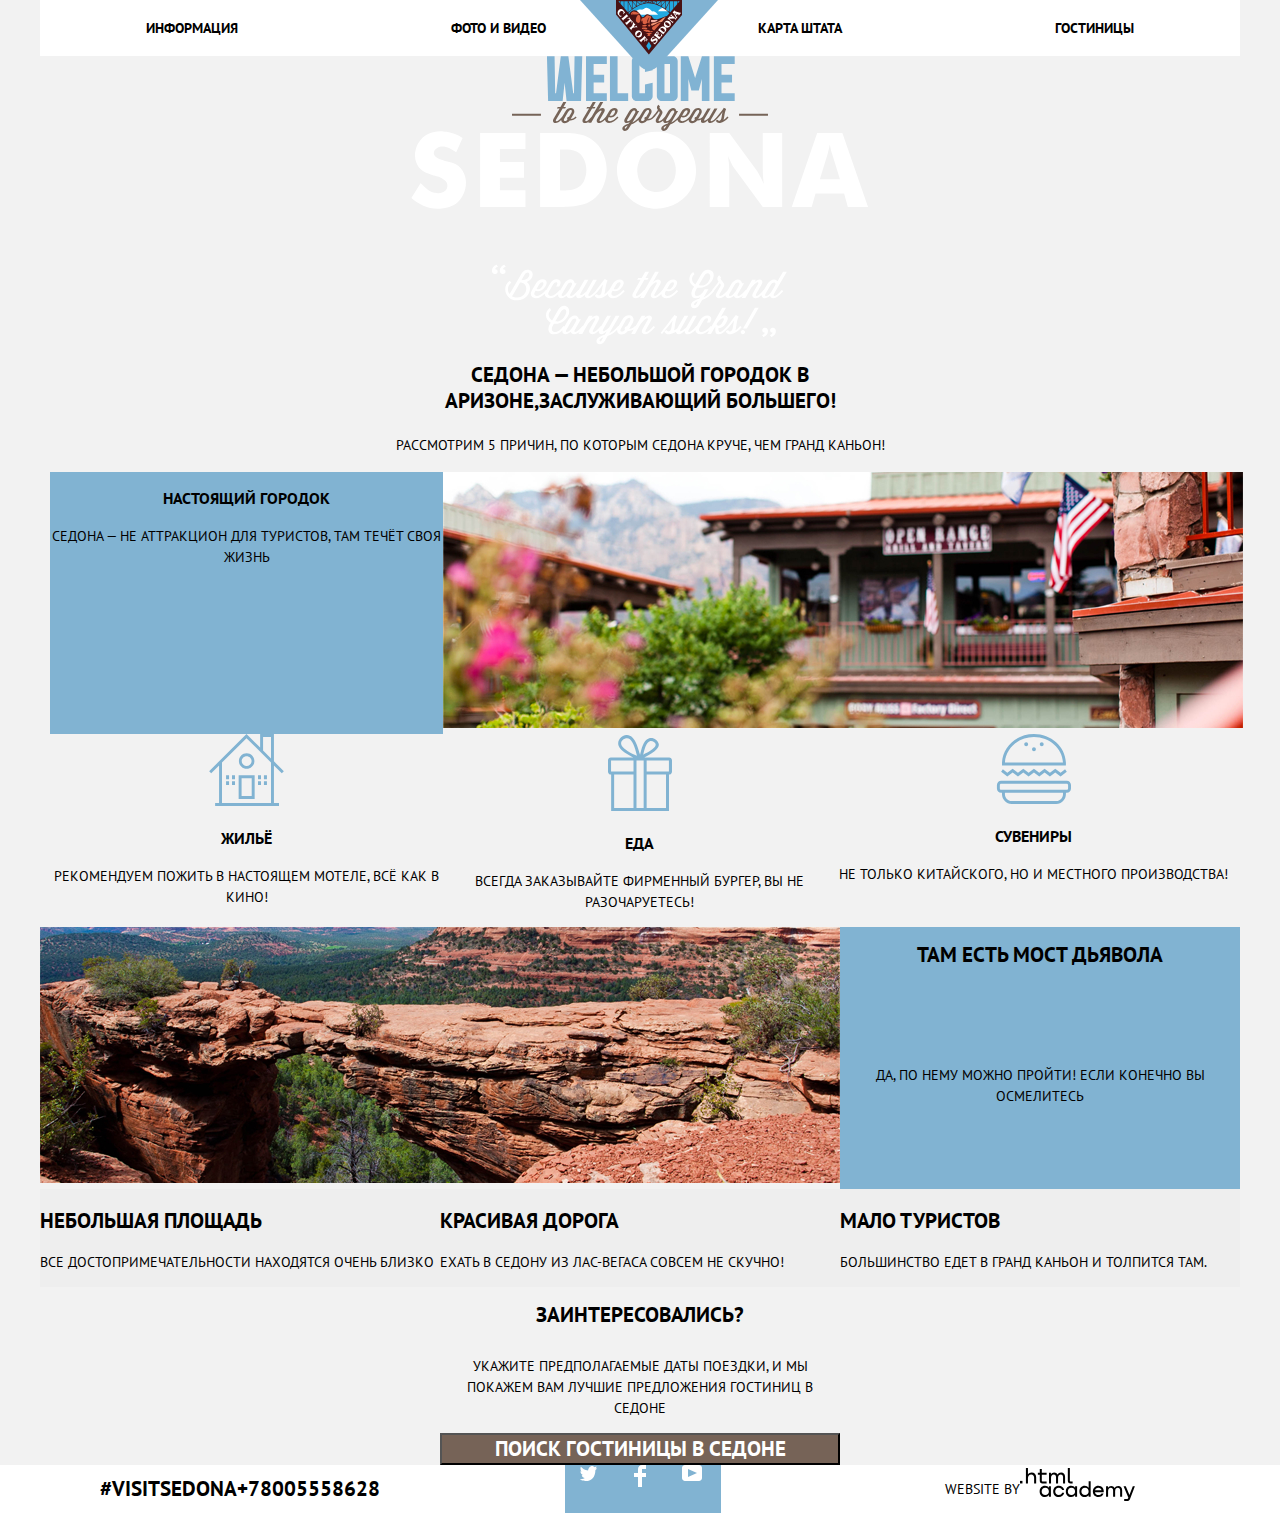
==== index.html @ 5ace0d12 "Флекс" ====
<!DOCTYPE html>
<html class="page" lang="ru">
  <head>
    <meta charset="utf-8" />
    <title>HTML Academy: Седона</title>
    <link rel="preconnect" href="https://fonts.gstatic.com" />
    <link
      href="https://fonts.googleapis.com/css2?family=PT+Sans:wght@400;700&display=swap"
      rel="stylesheet"
    />
    <link rel="icon" href="favicon.ico" />
    <link rel="manifest" href="manifest.webmanifest" />
    <link href="css/normalize.css" rel="stylesheet" />
    <link href="css/style.css" rel="stylesheet" />
  </head>
  <body class="page-body">

    <header class="main-header">
      <div class="container">
        <nav class="main-navigation">
          <a class="main-header-logo">
            <img src="img/logo.svg" width="138" height="70" alt="logo" />
          </a>
          <ul class="site-navigation">
            <li><a href="#">Информация</a></li>
            <li><a href="#">Фото и видео</a></li>
            <li><a href="#">Карта штата</a></li>
            <li><a href="catalog.html">Гостиницы</a></li>
          </ul>
        </nav>
      </div>
    </header>
    <main class="container">
      <div class="central">
      <img src="img/welcome.svg" alt="welcome" />
      <img src="img/tothegorgeous.svg" alt="tothegorgeous" />
      <img src="img/sedona.svg" alt="sedona" />
    </div>
      <section class="reason">
        <div class="reason-box">
        <h2 class="reason-title">Седона — небольшой городок в Аризоне,заслуживающий большего!</h2>
        <p class="reason-text">Рассмотрим 5 причин, по которым Седона круче, чем гранд каньон!</p>
      </div>
        <div class="reason-item">
          <div class="reason-info" >
            <h3 class="reason-subtitle">Настоящий городок</h3>
            <p class="reason-name">Седона — не аттракцион для туристов, там течёт своя жизнь</p>
          </div>
          <div class="reason-img">
            <img class="application-img"
              src="img/openrange.jpg"
              width="800"
              height="256"
              alt="Седона — не аттракцион для туристов, там течёт своя жизнь"
            />
          </div>
          <ul class="features-list">
            <li class="features-item">
              <svg
                width="75"
                height="72"
                viewBox="0 0 75 72"
                fill="none"
                xmlns="http://www.w3.org/2000/svg"
              >
                <path
                  fill-rule="evenodd"
                  clip-rule="evenodd"
                  d="M45.656 65.033H29.656V41.21H45.656V65.033ZM42.718 44.134H32.593V62.11H42.718V44.134Z"
                  fill="#81B3D2"
                />
                <path
                  fill-rule="evenodd"
                  clip-rule="evenodd"
                  d="M72.771 39.253L74.847 37.185L64.939 27.32V0H51.127V13.567L37.5 0L0.151993 37.185L2.22899 39.253L10.061 31.458V69.076H6.12399V72H69.999V69.076H64.94V31.458L72.771 39.253ZM62.002 69.076H12.999V28.534L37.5 4.149L62.002 28.534V69.076ZM54.064 16.492L62.002 24.394V2.924H54.064V16.492Z"
                  fill="#81B3D2"
                />
                <path
                  fill-rule="evenodd"
                  clip-rule="evenodd"
                  d="M37.656 34.7929C33.376 34.7929 29.906 31.3409 29.906 27.0799C29.906 22.8209 33.375 19.3669 37.656 19.3669C41.935 19.3669 45.406 22.8209 45.406 27.0799C45.406 31.3409 41.935 34.7929 37.656 34.7929ZM42.625 27.0799C42.625 24.3489 40.4 22.1349 37.656 22.1349C34.911 22.1349 32.686 24.3489 32.686 27.0799C32.686 29.8119 34.91 32.0279 37.656 32.0279C40.4 32.0279 42.625 29.8119 42.625 27.0799ZM17.061 41.2099H20.061V45.1289H17.061V41.2099ZM25.999 41.2099H22.999V45.1289H25.999V41.2099ZM17.061 47.1819H20.061V51.1009H17.061V47.1819ZM25.999 47.1819H22.999V51.1009H25.999V47.1819ZM48.998 41.2099H51.998V45.1289H48.998V41.2099ZM57.936 41.2099H54.936V45.1289H57.936V41.2099ZM48.998 47.1819H51.998V51.1009H48.998V47.1819ZM57.936 47.1819H54.936V51.1009H57.936V47.1819Z"
                  fill="#81B3D2"
                />
              </svg>
              <h3 class="features-title">Жильё</h3>
              <p class="features-text">Рекомендуем пожить в настоящем мотеле, всё как в кино!</p>
            </li>
            <li class="features-item">
              <svg
                width="64"
                height="77"
                viewBox="0 0 64 77"
                fill="none"
                xmlns="http://www.w3.org/2000/svg"
              >
                <path
                  fill-rule="evenodd"
                  clip-rule="evenodd"
                  d="M61.097 23.501H36.312C50.125 16.602 51.229 12.25 50.72 9.816C49.558 5.853 45.028 2.793 40.718 4.409C35.149 6.498 33.581 14.797 32.074 20.796C30.15 14.726 28.29 6.982 23.938 3.059C22.677 1.921 20.843 0.794999 18.175 1.031C14.149 1.387 8.373 6.413 10.717 12.012C12.968 17.39 20.404 20.789 25.295 23.501H2.879C1.29355 23.5026 0.00715075 24.7846 0 26.37V37.692C0.00715075 39.2774 1.29355 40.5594 2.879 40.561H3.153V77H60.994V40.561H61.097C62.6828 40.5599 63.9698 39.2778 63.977 37.692V26.37C63.9698 24.7842 62.6828 23.5021 61.097 23.501ZM42.413 6.944C44.516 6.634 47.395 8.243 47.668 10.153C48.061 12.909 44.268 15.408 42.582 16.574C40.059 18.318 37.654 19.217 35.295 20.629C36.179 16.939 37.844 7.618 42.413 6.944ZM19.531 16.912C17.306 15.427 12.987 12.481 13.091 9.141C13.203 5.546 18.834 2.571 21.905 5.255C25.761 8.626 27.618 16.36 29.024 21.812C25.775 20.273 22.696 19.024 19.531 16.912ZM25.503 74.026H6.136V40.561H25.504V74.026H25.503ZM25.503 37.524H3.046V26.538H25.503V37.524ZM35.66 37.524V74.027H28.486V26.538H35.66V37.524ZM58.011 74.026H38.644V40.561H58.011V74.026ZM60.931 37.524H38.644V26.538H60.931V37.524Z"
                  fill="#81B3D2"
                />
              </svg>
              <h3 class="features-title">Еда</h3>
              <p class="features-text">Всегда заказывайте фирменный бургер, вы не разочаруетесь!</p>
            </li>
            <li class="features-item">
              <svg
                width="75"
                height="70"
                viewBox="0 0 75 70"
                fill="none"
                xmlns="http://www.w3.org/2000/svg"
              >
                <path
                  fill-rule="evenodd"
                  clip-rule="evenodd"
                  d="M8.97802 31.544H69.855C69.896 30.925 69.924 30.303 69.924 29.674C69.924 29.2812 69.9081 28.8934 69.8922 28.5046V28.5045L69.892 28.501C69.227 12.657 55.186 0 37.952 0C20.719 0 6.67702 12.657 6.01302 28.501C5.99602 28.891 5.98102 29.281 5.98102 29.674C5.98102 30.303 6.00902 30.925 6.05102 31.544H8.97802ZM21.957 42.465L16.634 38.406L11.308 42.465L5.12002 37.751L6.84102 35.294L11.308 38.695L16.635 34.638L21.958 38.695L27.283 34.638L32.611 38.695L37.939 34.638L43.267 38.695L48.596 34.638L53.923 38.695L59.253 34.639L64.589 38.696L69.063 35.293L70.783 37.752L64.589 42.464L59.253 38.405L53.923 42.465L48.596 38.406L43.267 42.465L37.939 38.406L32.611 42.465L27.283 38.406L21.957 42.465ZM5.05102 46.71H70.854C73.128 46.71 74.988 48.65 74.988 51.023V54.527C74.988 56.899 73.127 58.84 70.853 58.84H69.923V59.893C69.923 65.429 65.581 69.958 60.275 69.958H15.629C10.322 69.958 5.98102 65.429 5.98102 59.893V58.84H5.05102C2.77702 58.84 0.916016 56.899 0.916016 54.527V51.023C0.916016 48.65 2.77702 46.71 5.05102 46.71ZM60.276 66.915C63.987 66.915 67.006 63.765 67.006 59.894H67.005V58.841H8.89802V59.894C8.89802 63.765 11.918 66.915 15.629 66.915H60.276ZM72.071 54.527C72.071 55.215 71.513 55.798 70.853 55.798H5.05102C4.39102 55.798 3.83402 55.216 3.83402 54.527V51.023C3.83402 50.335 4.39202 49.752 5.05102 49.752H70.853C71.513 49.752 72.071 50.334 72.071 51.023V54.527ZM66.973 28.501C66.302 14.359 53.543 3.043 37.952 3.043C22.361 3.043 9.60402 14.359 8.93102 28.501H66.973Z"
                  fill="#81B3D2"
                />
                <path
                  d="M37.952 17.29C39.0262 17.29 39.897 16.3811 39.897 15.26C39.897 14.1388 39.0262 13.23 37.952 13.23C36.8778 13.23 36.007 14.1388 36.007 15.26C36.007 16.3811 36.8778 17.29 37.952 17.29Z"
                  fill="#81B3D2"
                />
                <path
                  d="M30.172 12.26C31.2468 12.26 32.118 11.3511 32.118 10.23C32.118 9.10881 31.2468 8.19995 30.172 8.19995C29.0973 8.19995 28.226 9.10881 28.226 10.23C28.226 11.3511 29.0973 12.26 30.172 12.26Z"
                  fill="#81B3D2"
                />
                <path
                  d="M45.732 12.26C46.8068 12.26 47.678 11.3511 47.678 10.23C47.678 9.10881 46.8068 8.19995 45.732 8.19995C44.6573 8.19995 43.786 9.10881 43.786 10.23C43.786 11.3511 44.6573 12.26 45.732 12.26Z"
                  fill="#81B3D2"
                />
              </svg>

              <h3 class="features-title">Сувениры</h3>
              <p class="features-text">Не только китайского, но и местного производства!</p>
            </li>
          </ul>
        </div>
        <section class="story">
          <div class="story-main">
          <div class="story-img">
          <img
          class="story"
          src="img/devil.jpg"
          width="800"
          height="256"
          alt="Там есть Мост дьявола"
        />
        </div>
          <div class="story-name">
                <h2 class="story-title">Там есть Мост дьявола</h2>
                <p class="story-info">Да, по нему можно пройти! Если конечно вы осмелитесь</p>
          </div>
          <div class="story-features">
          <ul class="story-list">
            <li class="story-item">
              <h3 class="story-subtitle">небольшая площадь</h3>
              <p class="story-text">все достопримечательности находятся очень близко</p>
            </li>
            <li class="story-item">
              <h3 class="story-subtitle">красивая дорога</h3>
              <p class="story-text">ехать в седону из лас-вегаса совсем не скучно!</p>
            </li>
            <li class="story-item">
              <h3 class="story-subtitle">мало туристов</h3>
              <p class="story-text">большинство едет в гранд каньон и толпится там.</p>
            </li>
          </ul>
        </div>
<section class="offer">
            <h2 class="offer-title">Заинтересовались?</h2>
            <p class="offer-info">
              Укажите предполагаемые даты поездки, и мы покажем вам лучшие
              предложения гостиниц в седоне
            </p>
            <button class="button" type="button">Поиск гостиницы в седоне</button>
            <!--Здесь будет карта!-->
</section>
        </main>
    <footer class="footer">
      <div class="container">
        <div class="footer-row">
          <p class="hashtag">
            #visitSEDONA
            <a class="phone" href="tel:+78005558628">+78005558628</a>
          </p>
          <div class="socials-box">
          <ul class="socials">
            <li class="social-item">
              <a  href="#"
                ><svg
                  width="17"
                  height="17"
                  viewBox="0 0 17 17"
                  fill="none"
                  xmlns="http://www.w3.org/2000/svg"
                >
                  <path
                    d="M10.95 1.14409C12.635 0.648089 13.934 1.41409 14.527 2.32309C15.2 2.09209 15.858 1.84209 16.538 1.61509C16.5249 2.30145 16.2117 2.94761 15.681 3.38309C16.366 3.55309 16.985 2.89209 16.985 2.89209C16.816 3.89209 15.979 4.68009 15.422 4.91609C15.191 11.6661 12.247 16.1331 5.34498 15.9981H4.89898C4.48898 15.9981 0.734977 15.5381 0.000976562 14.1111C2.27198 14.3071 3.89398 13.6891 4.69398 12.9341C3.73398 12.6341 2.01498 12.4571 1.71498 9.98409C2.06398 10.0901 2.27898 10.2121 2.90498 10.1031C1.70498 9.24709 0.373977 8.53009 0.447977 6.33009C0.732977 6.65809 1.51498 6.86609 1.78798 6.80209C1.08498 6.56109 -0.182023 3.44209 0.893977 1.85009C2.71198 3.70409 4.62898 5.45609 8.04598 5.62309C8.25398 3.33009 9.18298 1.79309 10.95 1.14409Z"
                    fill="white"
                  />
                </svg>
              </a>
            </li>
            <li class="social-item">
              <a href="#">
                <svg
                  width="12"
                  height="22"
                  viewBox="0 0 12 22"
                  fill="none"
                  xmlns="http://www.w3.org/2000/svg"
                >
                  <path
                    d="M12 4V0H8C5.79086 0 4 1.79086 4 4V8H0V12H4V22H8V12H12V8H8V4H12Z"
                    fill="white"
                  />
                </svg>
              </a>
            </li>
            <li class="social-item">
              <a href="#">
                <svg
                  width="20"
                  height="16"
                  viewBox="0 0 20 16"
                  fill="none"
                  xmlns="http://www.w3.org/2000/svg"
                >
                  <path
                    fill-rule="evenodd"
                    clip-rule="evenodd"
                    d="M3 0H17C18.65 0 20 1.35 20 3V13C20 14.65 18.65 16 17 16H3C1.35 16 0 14.65 0 13V3C0 1.35 1.35 0 3 0ZM6.027 4.002V11.998L15.014 8L6.027 4.002Z"
                    fill="white"
                  />
                </svg>
              </a>
            </li>
          </ul>
        </div>
          <p class="copyright">
            Website by
            <a href="https://htmlacademy.ru">
              <svg
                width="115"
                height="34"
                viewBox="0 0 115 34"
                fill="none"
                xmlns="http://www.w3.org/2000/svg"
              >
                <g clip-path="url(#clip0)">
                  <path d="M0 12.8806V15.4567H2.45789V12.8806H0Z" fill="black" />
                  <path
                    d="M11.6466 4.52965C10.0863 4.52965 8.82534 5.23807 8.03454 6.26851H7.94905V0H5.91864V15.4566H7.94905V10.1541C7.94905 8.02886 9.27418 6.50466 11.2191 6.50466C13.0572 6.50466 14.1258 7.87858 14.1258 9.72478V15.4566H16.1563V9.35984C16.1563 6.41878 14.3396 4.52965 11.6466 4.52965Z"
                    fill="black"
                  />
                  <path
                    d="M26.6171 4.8303H21.8082V1.07349H19.7778V4.8303H17.8542V6.80531H19.7778V12.7947C19.7778 14.5121 20.7396 15.4567 22.4708 15.4567H26.6171V13.4602H22.8769C22.193 13.4602 21.8082 13.0738 21.8082 12.4083V6.80531H26.6171V4.8303Z"
                    fill="black"
                  />
                  <path
                    d="M41.1215 4.55103C39.497 4.55103 38.2576 5.34532 37.5736 6.61191H37.5095C36.8897 5.3668 35.7356 4.55103 34.154 4.55103C32.7434 4.55103 31.6746 5.30238 31.0336 6.35431H30.948V4.83011H29.0031V15.4565H31.0336V10.0038C31.0336 8.00729 32.0806 6.54752 33.6624 6.50458C35.1584 6.46164 36.0347 7.53502 36.0347 9.14507V15.4565H38.0652V9.83203C38.0652 7.44915 39.4758 6.50458 40.6941 6.50458C42.1688 6.50458 43.0452 7.53502 43.0452 9.14507V15.4565H45.0754V8.9304C45.0754 6.35431 43.6221 4.55103 41.1215 4.55103Z"
                    fill="black"
                  />
                  <path
                    d="M47.8271 12.7088C47.8271 14.4476 48.8103 15.4566 50.6269 15.4566H52.6359V13.4816H50.9261C50.2422 13.4816 49.8574 13.0952 49.8574 12.4297V0H47.8271V12.7088Z"
                    fill="black"
                  />
                  <path
                    d="M28.9048 19.7063H28.8192C28.027 18.6392 26.7425 17.8923 25.0295 17.8709C21.882 17.8282 19.6338 20.1544 19.6338 23.441C19.6338 26.749 21.9248 29.0752 25.008 29.0326C26.7637 29.0111 28.027 28.2215 28.8192 27.0903H28.9048V28.7336H30.9177V18.1697H28.9048V19.7063ZM25.3077 27.0691C23.081 27.0691 21.6679 25.4471 21.6679 23.441C21.6679 21.435 23.081 19.813 25.3077 19.813C27.4703 19.813 28.8836 21.435 28.8836 23.441C28.8836 25.4259 27.4703 27.0691 25.3077 27.0691Z"
                    fill="black"
                  />
                  <path
                    d="M44.2095 22.0111C43.717 19.6208 41.5973 17.8708 38.8139 17.8708C35.4524 17.8708 33.2042 20.3251 33.2042 23.4409C33.2042 26.5567 35.4524 29.0325 38.8139 29.0325C41.5973 29.0325 43.717 27.2397 44.2095 24.8281H42.0898C41.6617 26.1727 40.3984 27.0903 38.8354 27.0903C36.6513 27.0903 35.2381 25.447 35.2381 23.4409C35.2381 21.4349 36.6513 19.8129 38.8354 19.8129C40.4625 19.8129 41.6617 20.7733 42.0898 22.0111H44.2095Z"
                    fill="black"
                  />
                  <path
                    d="M55.0836 19.7063H54.998C54.2058 18.6392 52.921 17.8923 51.2081 17.8709C48.0607 17.8282 45.8125 20.1544 45.8125 23.441C45.8125 26.749 48.1036 29.0752 51.1866 29.0326C52.9425 29.0111 54.2058 28.2215 54.998 27.0903H55.0836V28.7336H57.0962V18.1697H55.0836V19.7063ZM51.4866 27.0691C49.2596 27.0691 47.8466 25.4471 47.8466 23.441C47.8466 21.435 49.2596 19.813 51.4866 19.813C53.6491 19.813 55.0622 21.435 55.0622 23.441C55.0622 25.4259 53.6491 27.0691 51.4866 27.0691Z"
                    fill="black"
                  />
                  <path
                    d="M68.6538 19.813H68.5682C67.776 18.6819 66.4483 17.8923 64.7568 17.871C61.6738 17.8283 59.3827 20.1545 59.3827 23.4624C59.3827 26.749 61.6309 29.0753 64.7783 29.0326C66.4483 29.0111 67.776 28.2642 68.5468 27.1972H68.6538V28.7336H70.6665V13.3679H68.6538V19.813ZM65.0568 27.0904C62.8298 27.0904 61.4168 25.4685 61.4168 23.4624C61.4168 21.4563 62.8298 19.8343 65.0568 19.8343C67.2193 19.8343 68.6324 21.4776 68.6324 23.4624C68.6324 25.4685 67.2193 27.0904 65.0568 27.0904Z"
                    fill="black"
                  />
                  <path
                    d="M78.3297 17.8708C75.0752 17.8708 72.8483 20.3678 72.8483 23.4623C72.8483 26.4714 74.9467 29.0325 78.3724 29.0325C80.8561 29.0325 82.8475 27.6879 83.5541 25.447H81.4342C80.9634 26.4502 79.8286 27.0903 78.4582 27.0903C76.5312 27.0903 75.1608 25.8098 75.0108 24.1666H83.7682C84.0464 20.6452 81.8412 17.8708 78.3297 17.8708ZM78.2868 19.8129C79.9783 19.8129 81.2416 20.8586 81.5627 22.3739H75.0538C75.3534 20.88 76.6168 19.8129 78.2868 19.8129Z"
                    fill="black"
                  />
                  <path
                    d="M98.1985 17.8921C96.5713 17.8921 95.3295 18.6817 94.6443 19.9409H94.5799C93.9591 18.703 92.8029 17.8921 91.2184 17.8921C89.8054 17.8921 88.7347 18.639 88.0924 19.6848H88.0068V18.1695H86.0583V28.7334H88.0924V23.3128C88.0924 21.328 89.1417 19.8768 90.7261 19.8341C92.2247 19.7915 93.1028 20.8585 93.1028 22.4591V28.7334H95.1368V23.1421C95.1368 20.7732 96.5499 19.8341 97.7703 19.8341C99.2477 19.8341 100.125 20.8585 100.125 22.4591V28.7334H102.16V22.2457C102.16 19.6848 100.704 17.8921 98.1985 17.8921Z"
                    fill="black"
                  />
                  <path
                    d="M109.441 27.0477L105.801 18.1697H103.553L108.392 29.7368L108.371 29.7794C108.028 30.6544 107.643 30.9745 106.701 30.9745H104.196V33.0019H106.701C108.542 33.0019 109.527 32.1696 110.212 30.3769L114.88 18.1697H112.803L109.441 27.0477Z"
                    fill="black"
                  />
                </g>
                <defs>
                  <clipPath id="clip0">
                    <rect width="115" height="33.0294" fill="white" />
                  </clipPath>
                </defs></svg></a>
          </p>
        </div>

      </div>

    </footer>
    <section hidden>
      <h2>Поиск гостиницы в Седоне</h2>
      <form action="https://echo.htmlacademy.ru/" method="post">
        <p>
          <label for="appointment-arrival-date">Дата заезда:</label>
          <input
            id="appointment-arrival-date"
            type="text"
            name="arrival-date"
            placeholder="24 апреля 2017"
          />
        </p>
        <p>
          <label for="appointment-departure-date">Дата выезда:</label>
          <input
            id="appointment-departure-date"
            type="text"
            name="departure-date"
            placeholder="04 июля 2017"
          />
        </p>
        <p>
          <label for="appointment-adult">взрослые</label>
          <button type="button">-</button>
          <input
            id="appointment-adult"
            type="text"
            name="adult"
            placeholder="2"
          />
          <button type="button">+</button>
        </p>
        <p>
          <label for="appointment-children">дети</label>
          <button type="button">-</button>
          <input
            id="appointment-children"
            type="text"
            name="children"
            placeholder="0"
          />

          <button type="button">+</button>
        </p>
        <button type="submit">Найти</button>
      </form>
    </section>
  </body>
</html>
---- css/style.css ----
/*variables*/

:root {
  --basic-black: #000000;
  --basic-extra-black: #333333;
  --basic-white: #ffffff;
  --basic-blue: #81b3d2;
  --basic-extra-white: #f2f2f2;
  --basic-brown-light: #766357;
  --basic-neutral: #eeeeee;
  --basic-extra-brown: #604e43;
  --basic-brown: #503e33;
  --basic-extra-grey:#666666;
  --basic-light-blue:#669EC0;
  --basic-extra-blue:#5496BD;

}

*,
*::before,
*::after{
  box-sizing: border-box;
}


body {
  min-width: 960px;
  margin: 0;
  padding: 0;
  font-family: "PT Sans", sans-serif;
  font-size: 14px;
  line-height: 21px;
  font-weight: 400;
  color: var(--basic-black);
  text-transform: uppercase;
  background-color: var(--basic-extra-white);
  list-style: none;
  min-height: 100%;
  display: grid;
  grid-template-rows: min-content 1fr min-content;
  align-content: start;
}
.container {
  width: 1230px;
  margin: 0 auto;
  padding: 0 15px;
}
.page{
  height: 100%;
}
a {
  text-decoration: none;
}
.main-header-logo {
  display: flex;
  position: absolute;
  left: 45%;
  transform: translateX (-50%);
}
.main-navigation a {
  font-size: 14px;
  line-height: 26px;
  color: var(--basic-black);
  font-weight: 700;
 
}
.main-navigation {
  display: flex;
  justify-content: space-around;
  color: var(--basic-black);
  position: relative;
  
}
.site-navigation {
  display: flex;
  justify-content: space-around;
  list-style: none;
  background-color: var(--basic-white);
  width: 100%;
  margin: 0;
  padding: 15px 0;
}
.site-navigation a.is-active {
  color: var(--basic-brown-light);
}
.site-navigation a:hover {
color: var(--basic-blue);
}
.site-navigation a:focus {
color:var(--basic-black);
}
.site-navigation a:active {
color: var(--basic-brown-light);
}
.reason-item{
  display: grid;
  grid-template-columns: repeat(3, 1fr);
}
.features-list {
  display: grid;
  grid-template-columns: repeat(3, 1fr);
  list-style-type: none;
  margin: 0;
  padding: 0;
}
.reason-img {
  grid-column: 2/ -1;
  }
.features-list {
    grid-column: 1 / -1 ;
  }
.reason-info {
  text-align: center;
  background-color: #81b3d2;
  }
.reason-title {
  font-size: 21px;
  line-height: 26px;
  font-weight: 700;
  text-align: center;
}
.reason-text {
  font-size: 14px;
  line-height: 26px;
  text-align: center;
}
.reason-item {
  text-align: center;
  margin: 0 10px;
}
.story-list {
  display: grid;
  grid-template-columns: repeat(3, 1fr);
  list-style-type: none;
  margin: 0;
  padding: 0;
}
.story-main {
  display: grid;
  grid-template-columns: repeat(3, 1fr);
}
.story-img {
  grid-column: 1/ 3;
}
.story-features {
  display: grid;
  grid-column: 1 / -1 ;
  background-color: #eeeeee;
}
.story-name {
  display: grid;
  text-align: center;
  background-color: #81b3d2;
}
.story-subtitle {
  font-size: 21px;
  line-height: 21px;
  font-weight: 700;

}

.story-text {
  font-size: 14px;
  line-height: 21px;
}
.offer {
  display: grid;
  grid-column: 2/ 3;
  text-align: center;
}

.button {
  font-size: 21px;
  line-height: 26px;
  font-weight: 700;
  text-align: center;
  color: var(--basic-white);
  text-transform: uppercase;
  background-color: var(--basic-brown-light);
}
.button:hover {
  background-color: var(--basic-extra-brown);
}
.button:focus .button:active {
  background-color: var(--basic-brown);
}

.hashtag {
  display: flex;
  justify-content: center;
  align-items: center;
  margin: 0;
  font-size: 21px;
  line-height: 26px;
  font-weight: 700;
}
.phone {
  margin: 0;
  color: inherit;
  font-size: 21px;
  line-height: 26px;
  font-weight: 700;
}
.socials-box {
  display: flex;
  max-width: 150px;
  justify-self: center;
  
}
.socials {
  display: flex;
  justify-content: space-around;
  justify-self: center;
  padding: 0;
  list-style: none;
  background-color: var(--basic-blue);
  margin-top: 0;
  margin-bottom: 0;
}
.social-item {
  margin-right: 6px;
}
.social-item a {
  display: flex;
  justify-content: center;
  background-color: var(--basic-blue);
  width:46px;
  height:48px;
}
.socials-item:active {
  color: var(--basic-blue);
}
.socials-item:hover {
color: var(--basic-light-blue);
}
.socials-item:focus {
color:var(--basic-extra-blue);
}
.copyright {
  display: flex;
  justify-content: center;
  align-items: center;
  margin: 0;
  font-size: 14px;
  line-height: 26px;
}
.footer {
background-color: var(--basic-white);
}
.footer-row {
  display: grid;
  grid-template-columns: repeat(3, 1fr);
}
.life {
  font-size: 16px;
  line-height: 21px;
  font-weight: 700;
}
.life-item {
  list-style: none;
  font-size: 14px;
  line-height: 21px;
}
.infrastructure{
  font-size: 16px;
  line-height: 21px;
  font-weight: 700;
}
.pool{
  font-size: 14px;
  line-height: 21px;
}
.filter {
  font-size: 16px;
  line-height: 21px;
  font-weight: 700;
}
.button-filter {
  font-size: 14px;
  line-height: 21px;
  text-align: center;
  background-color: no-repeat;
}
.button-filter:hover{
  background-color: var(--basic-white);
}
.filter-list {
  list-style: none;
}
}
.filter h2 {
  font-size: 21px;
  line-height: 26px;
  font-weight: 700;
}
.filter p {
  font-size: 12px;
  line-height: 18px;
}
.filter a {
  font-size: 12px;
  line-height: 18px;
  font-weight: 400;
  color: #81b3d2;
}
.product-list {
  list-style: none;
}
.product h3 {
  font-size: 21px;
  line-height: 26px;
  font-weight: 700;
}
.product p {
  font-size: 14px;
  line-height: 21px;
}
.rating {
  font-size: 14px;
  line-height: 21px;
  font-weight: 400;
  text-align: center;
  background-color: #f2f2f2;
  color: #666666;
}
.button {
  font-weight: 700;
  color: #ffffff;
}
.button-primary {
  background-color: #81b3d2;
}
.button-secondary {
  background-color: #766357;
}
.button-primary:hover{
  background-color: var(--basic-light-blue);
}
.button-primary:focus .button-primary:active{
  background-color: var(--basic-extra-blue);
}
.button-secondary:hover{
  background-color: var(--basic-extra-brown);
}
.button-secondary:focus .button-secondary:active{
  background-color: var(--basic-brown);
}
.choice {
  display: grid;
  grid-template-columns: 326px 326px auto;
}

.information {
  display: grid;
  grid-template-columns: repeat(2, 1fr);
  border: 0;
  margin: 0;
}
.information-list {
  grid-column: 1/ -4;
  list-style: none;
  padding-left: 10px;
}
.advantages {
  font-size: 16px;
  line-height: 21px;
  font-weight: 700;
}
.place {
  font-size: 16px;
  line-height: 21px;
  font-weight: 700;
}

.filter-item {
  display: grid;
  grid-template-columns: 170px 150px 100px 100px 100px;
  list-style-type: none;
}
.filter-sorting {
  margin-bottom: 0 30px;
  grid-column: 2 / -1 ;
}
.filter-price {
  grid-column: 3 / 4 ;
}
.product-item {
  display: grid;
  grid-template-columns: 135px 1fr 135px;
}
.product-list {
  list-style: none;
  padding-left: 73px;
}
.sorting-item {
  list-style: none;
}
.product {
  margin: auto;
  grid-column: 1/ -4;
}
.description {
padding-left: 30px;
}
.product-rating {
}
.product h3 {
  margin-top: -7px;
  margin-bottom: 7px;
}
.product p {
  margin-top: 0px;
  margin-bottom: 0px;
  display: inline-block;
}
.central {
  display: flex;
  flex-direction: column;
  align-items: center;
}
.reason-box {
  margin: auto;
  max-width: 519px;
}
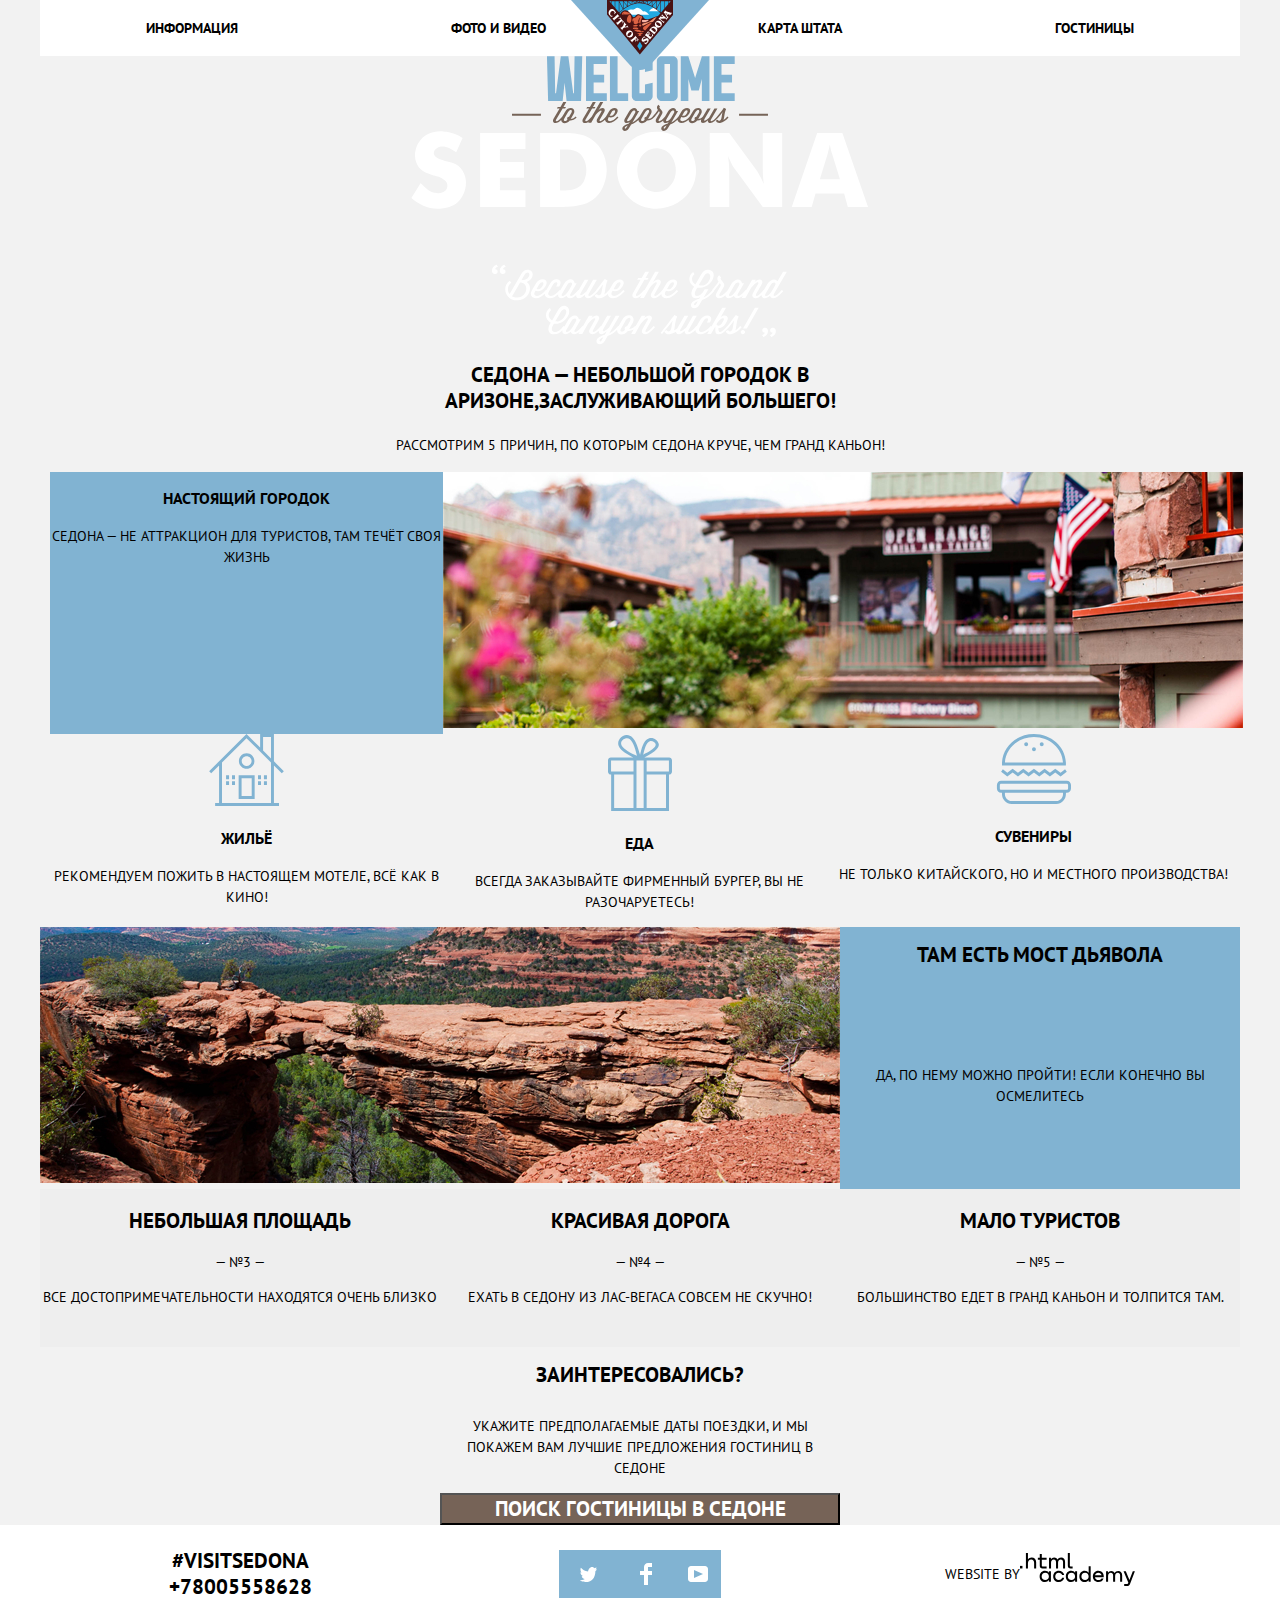
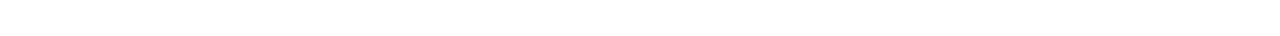
==== commit 6f7e2705: "Флекс" ====
--- a/index.html
+++ b/index.html
@@ -155,14 +155,17 @@
           <ul class="story-list">
             <li class="story-item">
               <h3 class="story-subtitle">небольшая площадь</h3>
+              <p>— №3 —</p>
               <p class="story-text">все достопримечательности находятся очень близко</p>
             </li>
             <li class="story-item">
               <h3 class="story-subtitle">красивая дорога</h3>
+              <p>— №4 —</p>
               <p class="story-text">ехать в седону из лас-вегаса совсем не скучно!</p>
             </li>
             <li class="story-item">
               <h3 class="story-subtitle">мало туристов</h3>
+              <p>— №5 —</p>
               <p class="story-text">большинство едет в гранд каньон и толпится там.</p>
             </li>
           </ul>
@@ -184,10 +187,9 @@
             #visitSEDONA
             <a class="phone" href="tel:+78005558628">+78005558628</a>
           </p>
-          <div class="socials-box">
           <ul class="socials">
             <li class="social-item">
-              <a  href="#"
+              <a href="#"
                 ><svg
                   width="17"
                   height="17"
@@ -237,7 +239,6 @@
               </a>
             </li>
           </ul>
-        </div>
           <p class="copyright">
             Website by
             <a href="https://htmlacademy.ru">
--- a/css/style.css
+++ b/css/style.css
@@ -13,7 +13,7 @@
   --basic-extra-grey:#666666;
   --basic-light-blue:#669EC0;
   --basic-extra-blue:#5496BD;
-
+  --basic-grey:#BDBBBC;
 }
 
 *,
@@ -54,8 +54,8 @@
 .main-header-logo {
   display: flex;
   position: absolute;
-  left: 45%;
-  transform: translateX (-50%);
+  left: 50%;
+  transform: translateX(-50%);
 }
 .main-navigation a {
   font-size: 14px;
@@ -84,13 +84,13 @@
   color: var(--basic-brown-light);
 }
 .site-navigation a:hover {
-color: var(--basic-blue);
+  color: var(--basic-blue);
 }
 .site-navigation a:focus {
-color:var(--basic-black);
+  color:var(--basic-black);
 }
 .site-navigation a:active {
-color: var(--basic-brown-light);
+  color: var(--basic-brown-light);
 }
 .reason-item{
   display: grid;
@@ -152,16 +152,21 @@
   text-align: center;
   background-color: #81b3d2;
 }
+.story-item {
+  text-align: center;
+  margin-top: 0;
+  margin-bottom: 25px;
+}
 .story-subtitle {
   font-size: 21px;
   line-height: 21px;
   font-weight: 700;
-
 }
 
 .story-text {
   font-size: 14px;
   line-height: 21px;
+
 }
 .offer {
   display: grid;
@@ -187,6 +192,7 @@
 
 .hashtag {
   display: flex;
+  flex-direction: column;
   justify-content: center;
   align-items: center;
   margin: 0;
@@ -200,12 +206,6 @@
   font-size: 21px;
   line-height: 26px;
   font-weight: 700;
-}
-.socials-box {
-  display: flex;
-  max-width: 150px;
-  justify-self: center;
-  
 }
 .socials {
   display: flex;
@@ -217,24 +217,26 @@
   margin-top: 0;
   margin-bottom: 0;
 }
-.social-item {
+.social-item:not(:last-child) {
+  margin-left: 6px;
   margin-right: 6px;
 }
 .social-item a {
   display: flex;
   justify-content: center;
+  align-items: center;
   background-color: var(--basic-blue);
   width:46px;
   height:48px;
 }
-.socials-item:active {
-  color: var(--basic-blue);
-}
-.socials-item:hover {
-color: var(--basic-light-blue);
-}
-.socials-item:focus {
-color:var(--basic-extra-blue);
+.social-item:active {
+  background-color: var(--basic-blue);
+}
+.social-item:hover {
+  background-color: var(--basic-light-blue);
+}
+.social-item:focus {
+  background-color:var(--basic-extra-blue);
 }
 .copyright {
   display: flex;
@@ -244,12 +246,24 @@
   font-size: 14px;
   line-height: 26px;
 }
+.copyright a:active {
+  color: var(--basic-blue);
+}
+.copyright a:hover {
+  color: var(--basic-blue);
+}
+.copyright a:focus {
+  color:var(--basic-grey);
+}
 .footer {
 background-color: var(--basic-white);
 }
 .footer-row {
   display: grid;
   grid-template-columns: repeat(3, 1fr);
+  align-items:center;
+  padding-top: 23px;
+  padding-bottom: 36px;
 }
 .life {
   font-size: 16px;
@@ -402,8 +416,6 @@
 .description {
 padding-left: 30px;
 }
-.product-rating {
-}
 .product h3 {
   margin-top: -7px;
   margin-bottom: 7px;
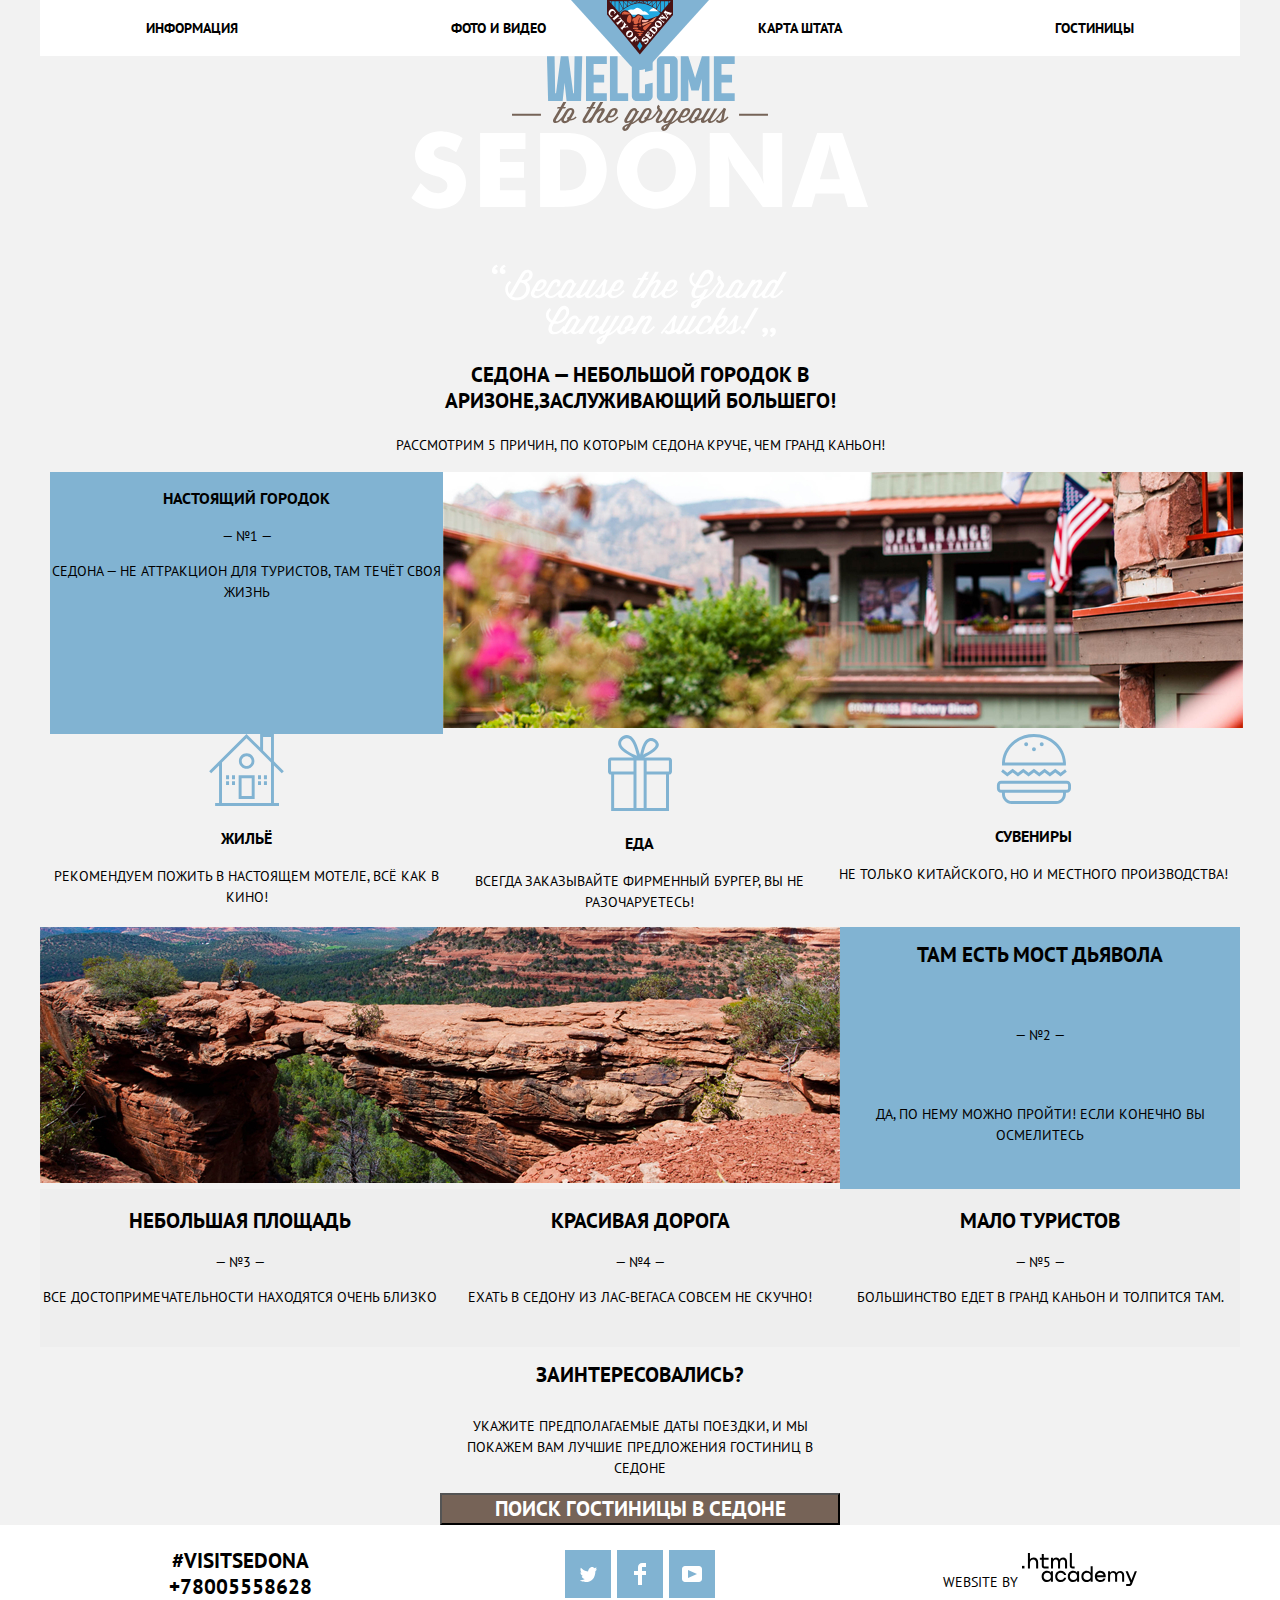
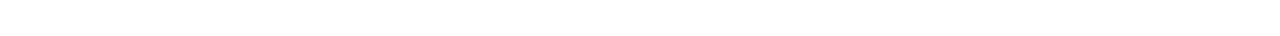
==== commit e2e99c75: "флекс" ====
--- a/index.html
+++ b/index.html
@@ -44,6 +44,7 @@
         <div class="reason-item">
           <div class="reason-info" >
             <h3 class="reason-subtitle">Настоящий городок</h3>
+            <p>— №1 —</p>
             <p class="reason-name">Седона — не аттракцион для туристов, там течёт своя жизнь</p>
           </div>
           <div class="reason-img">
@@ -149,6 +150,7 @@
         </div>
           <div class="story-name">
                 <h2 class="story-title">Там есть Мост дьявола</h2>
+                <p>— №2 —</p>
                 <p class="story-info">Да, по нему можно пройти! Если конечно вы осмелитесь</p>
           </div>
           <div class="story-features">
--- a/css/style.css
+++ b/css/style.css
@@ -65,7 +65,6 @@
  
 }
 .main-navigation {
-  display: flex;
   justify-content: space-around;
   color: var(--basic-black);
   position: relative;
@@ -76,7 +75,6 @@
   justify-content: space-around;
   list-style: none;
   background-color: var(--basic-white);
-  width: 100%;
   margin: 0;
   padding: 15px 0;
 }
@@ -213,12 +211,10 @@
   justify-self: center;
   padding: 0;
   list-style: none;
-  background-color: var(--basic-blue);
   margin-top: 0;
   margin-bottom: 0;
 }
 .social-item:not(:last-child) {
-  margin-left: 6px;
   margin-right: 6px;
 }
 .social-item a {
@@ -229,19 +225,17 @@
   width:46px;
   height:48px;
 }
-.social-item:active {
+.social-item a:active {
   background-color: var(--basic-blue);
 }
-.social-item:hover {
+.social-item a:hover {
   background-color: var(--basic-light-blue);
 }
-.social-item:focus {
+.social-item a:focus {
   background-color:var(--basic-extra-blue);
 }
 .copyright {
-  display: flex;
-  justify-content: center;
-  align-items: center;
+justify-self: center;
   margin: 0;
   font-size: 14px;
   line-height: 26px;
@@ -406,6 +400,12 @@
   list-style: none;
   padding-left: 73px;
 }
+.sorting {
+  display: flex;
+}
+.sorting-list {
+  display: flex;
+}
 .sorting-item {
   list-style: none;
 }
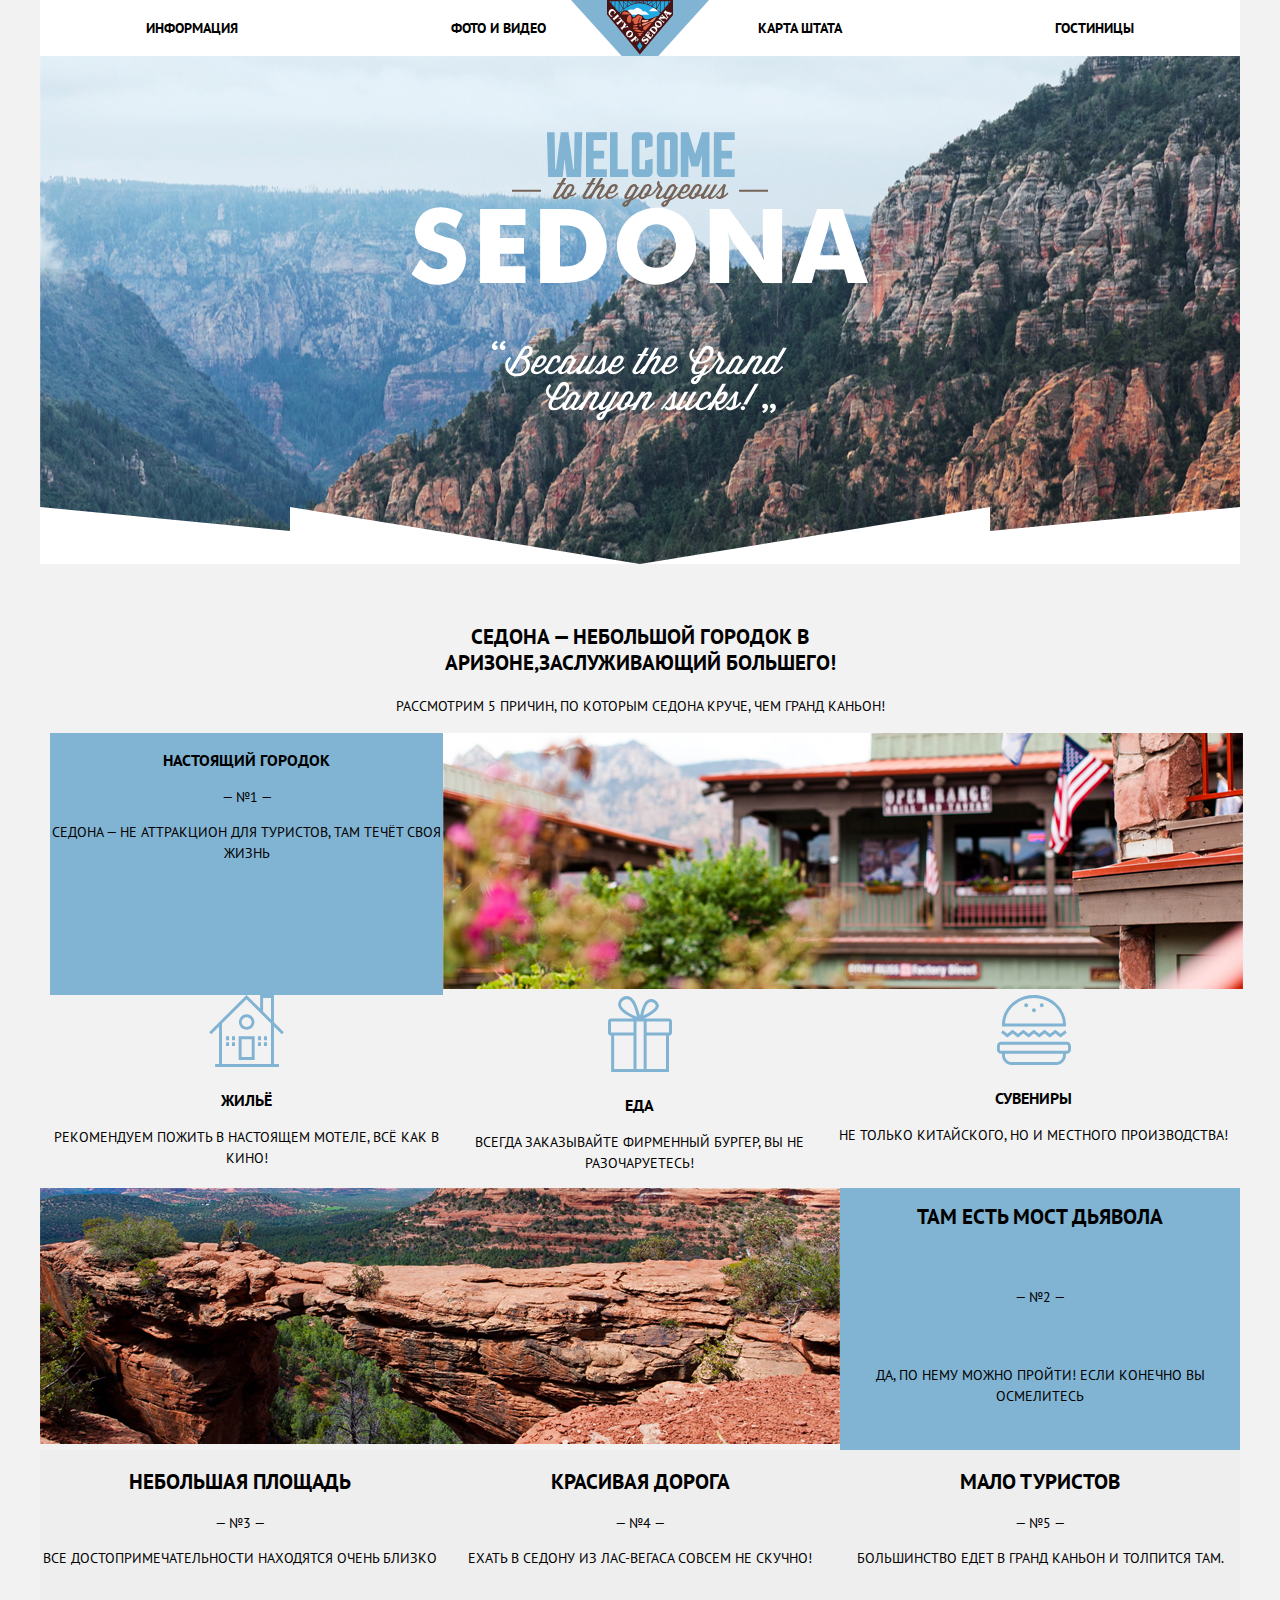
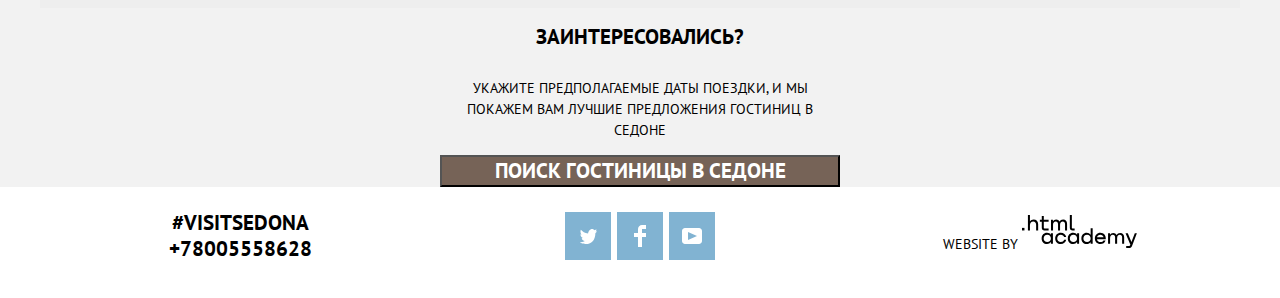
==== commit 2812975a: "Декоративные элементы" ====
--- a/index.html
+++ b/index.html
@@ -31,7 +31,9 @@
       </div>
     </header>
     <main class="container">
+      <h1 class="visually-hidden">Седона</h1>
       <div class="central">
+
       <img src="img/welcome.svg" alt="welcome" />
       <img src="img/tothegorgeous.svg" alt="tothegorgeous" />
       <img src="img/sedona.svg" alt="sedona" />
--- a/css/style.css
+++ b/css/style.css
@@ -67,8 +67,7 @@
 .main-navigation {
   justify-content: space-around;
   color: var(--basic-black);
-  position: relative;
-  
+  position: relative; 
 }
 .site-navigation {
   display: flex;
@@ -77,6 +76,10 @@
   background-color: var(--basic-white);
   margin: 0;
   padding: 15px 0;
+}
+.site-navigation a {
+  display: block;
+  padding 25px 20px;
 }
 .site-navigation a.is-active {
   color: var(--basic-brown-light);
@@ -356,8 +359,9 @@
 .choice {
   display: grid;
   grid-template-columns: 326px 326px auto;
-}
-
+  margin-left: 73px;
+  margin-top: 26px;
+}
 .information {
   display: grid;
   grid-template-columns: repeat(2, 1fr);
@@ -370,31 +374,29 @@
   padding-left: 10px;
 }
 .advantages {
+  display: flex;
+  flex-direction:column ;
+  justify-content: space-between;
   font-size: 16px;
   line-height: 21px;
   font-weight: 700;
 }
 .place {
+  display: flex;
+  flex-direction:column;
   font-size: 16px;
   line-height: 21px;
   font-weight: 700;
 }
-
-.filter-item {
-  display: grid;
-  grid-template-columns: 170px 150px 100px 100px 100px;
-  list-style-type: none;
-}
-.filter-sorting {
-  margin-bottom: 0 30px;
-  grid-column: 2 / -1 ;
-}
-.filter-price {
-  grid-column: 3 / 4 ;
+.price {
+  display: flex;
+  flex-direction:column ;
+  align-items: center;
 }
 .product-item {
   display: grid;
   grid-template-columns: 135px 1fr 135px;
+  padding-top: 61px;
 }
 .product-list {
   list-style: none;
@@ -402,12 +404,30 @@
 }
 .sorting {
   display: flex;
+  margin-left: 73px;
+}
+.sorting-serach {
+  display: flex;
+}
+.sorting-title {
+  display: flex;
+  margin-left: 46px;
 }
 .sorting-list {
   display: flex;
+  margin-left: 40px;
 }
 .sorting-item {
-  list-style: none;
+  padding-right: 32px;
+}
+.sorting-list:hover{
+  color: var(--basic-blue);
+}
+.sorting-list:focus {
+  color: var(--basic-blue);
+}
+.sorting-list:active {
+  color: var(--basic-black;)
 }
 .product {
   margin: auto;
@@ -415,6 +435,18 @@
 }
 .description {
 padding-left: 30px;
+}
+.description p {
+  margin-right: 34px;
+}
+.description-title:hover{
+  color: var(--basic-light-blue);
+}
+.description-title:focus {
+  color: var(--basic-blue);
+}
+.description-title:active{
+  color: var(--basic-extra-brown);
 }
 .product h3 {
   margin-top: -7px;
@@ -425,12 +457,47 @@
   margin-bottom: 0px;
   display: inline-block;
 }
+.product-item {
+  margin-right: 26px;
+}
+.product-list {
+  margin-top: 62px;
+}
 .central {
   display: flex;
   flex-direction: column;
   align-items: center;
+  background-image: url("../img/backgroundsedona.jpg");
+  background-position:center, 0 0;
+  background-repeat: no-repeat;
+  padding-top: 76px;
+  min-height: 508px;
+  margin-bottom: 60px;
+  position: relative;
+}
+.central::after {
+  content: "";
+  position: absolute;
+  bottom: 0;
+  display: block;
+  width: 100%;
+  height: 57px;
+  background-image: url("../img/neckline.png");
+  background-position: center;
 }
 .reason-box {
   margin: auto;
   max-width: 519px;
 }
+.visually-hidden {
+  position: absolute;
+  width: 1px;
+  height: 1px;
+  margin: -1px;
+  border: 0;
+  padding: 0;
+  white-space: nowrap;
+  clip-path: inset(100%);
+  clip: rect(0 0 0 0);
+  overflow: hidden;
+}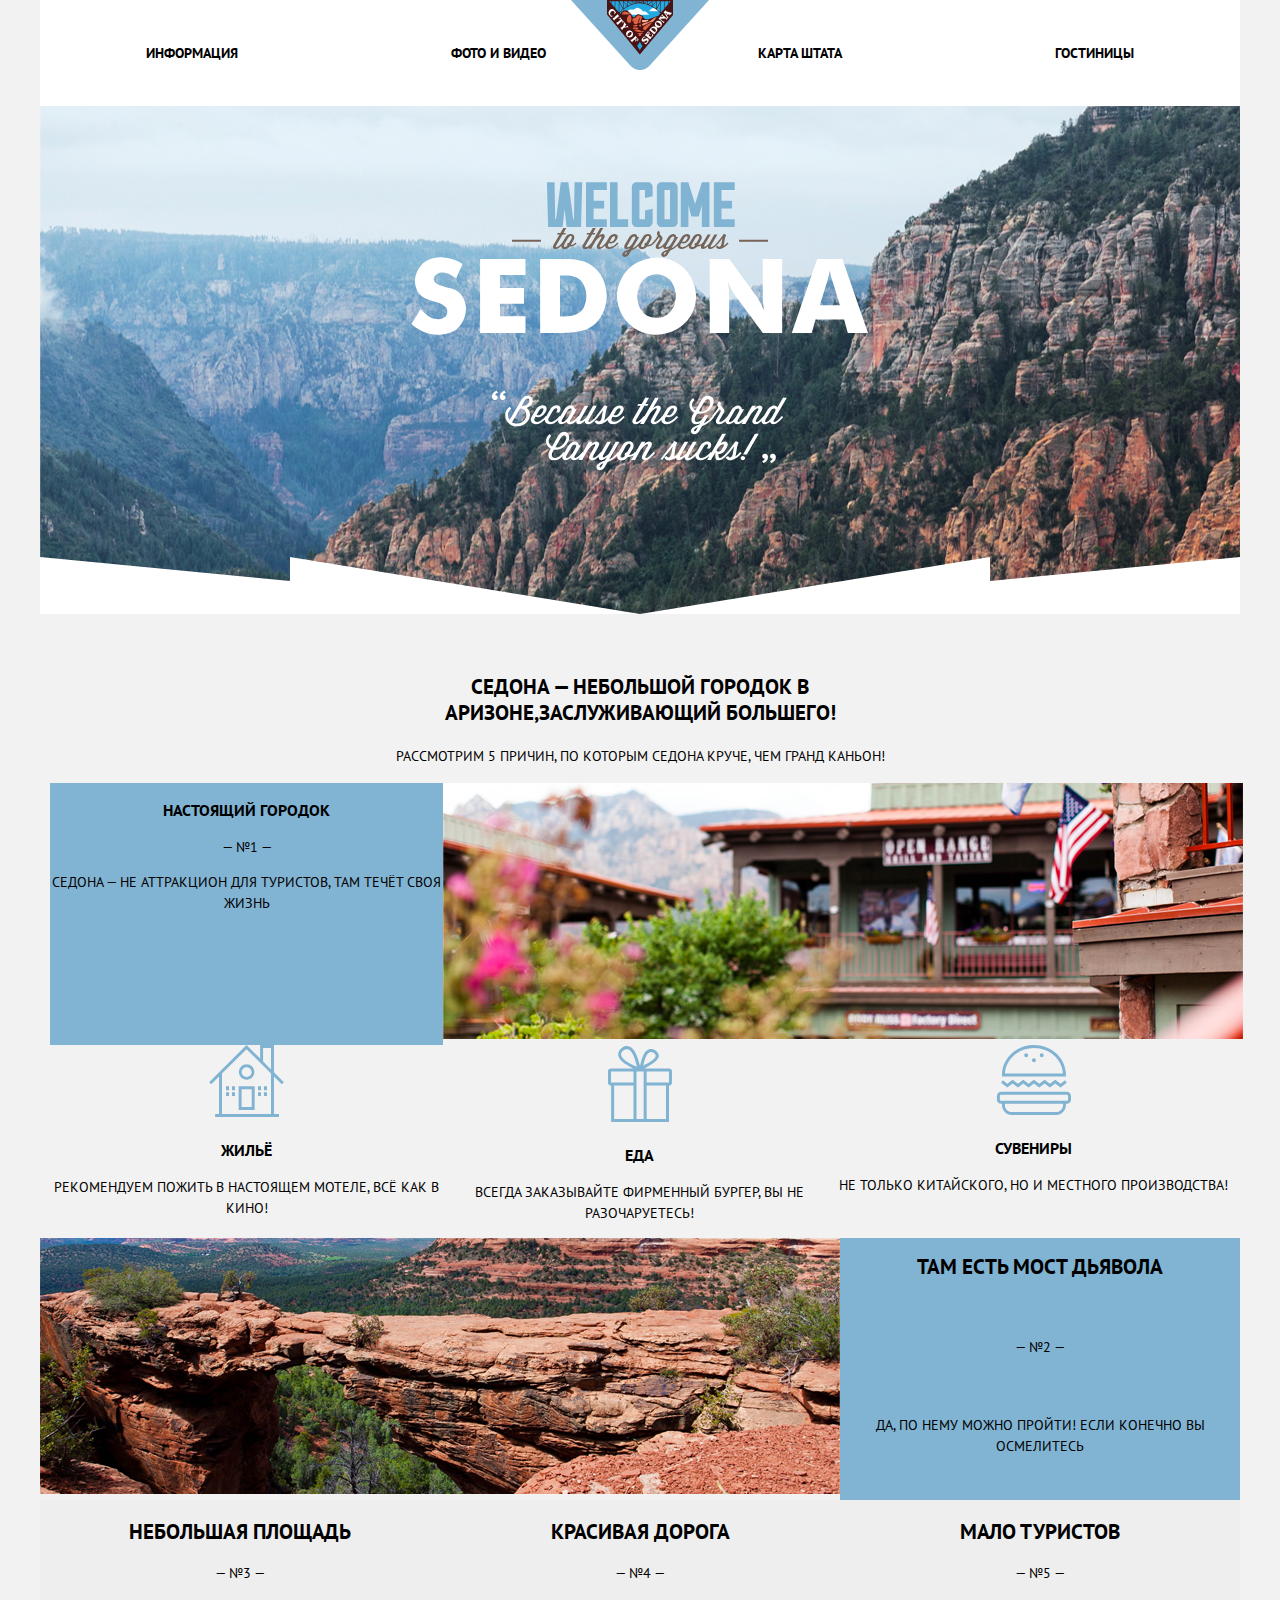
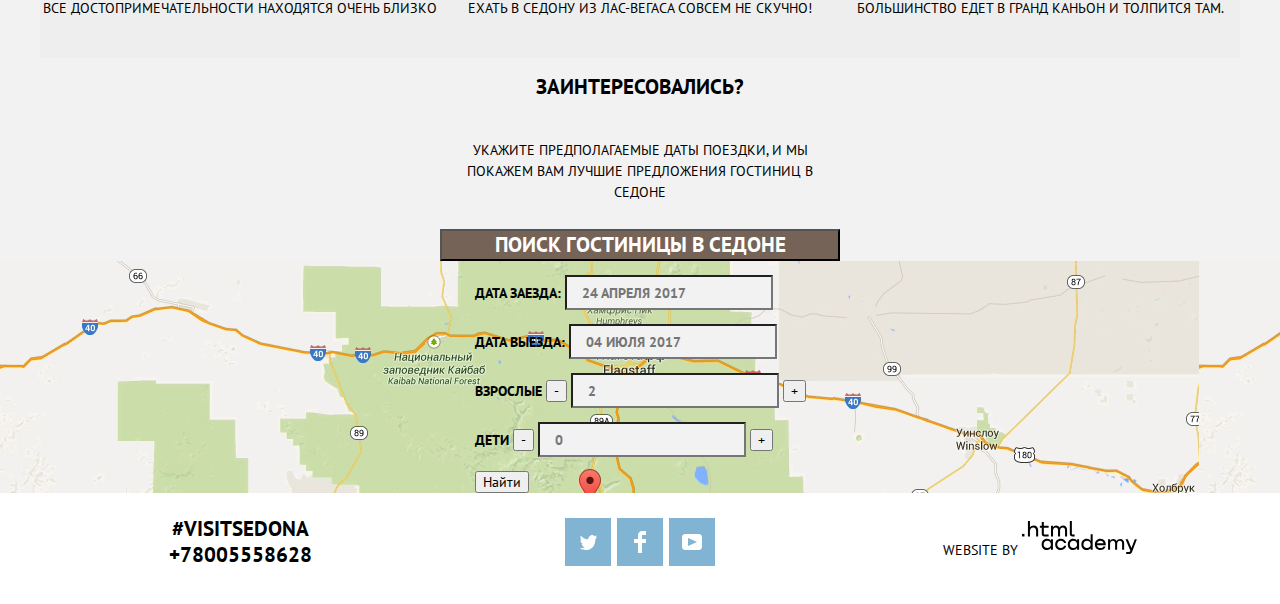
==== commit f2f5da6c: "Декор" ====
--- a/index.html
+++ b/index.html
@@ -33,7 +33,6 @@
     <main class="container">
       <h1 class="visually-hidden">Седона</h1>
       <div class="central">
-
       <img src="img/welcome.svg" alt="welcome" />
       <img src="img/tothegorgeous.svg" alt="tothegorgeous" />
       <img src="img/sedona.svg" alt="sedona" />
@@ -181,9 +180,56 @@
               предложения гостиниц в седоне
             </p>
             <button class="button" type="button">Поиск гостиницы в седоне</button>
-            <!--Здесь будет карта!-->
 </section>
         </main>
+        <section class="booking-window" >
+          <h2 class="visually-hidden">Поиск гостиницы в Седоне</h2>
+          <form action="https://echo.htmlacademy.ru/" method="post">
+            <p>
+              <label for="appointment-arrival-date">Дата заезда:</label>
+              <input
+                id="appointment-arrival-date"
+                type="text"
+                name="arrival-date"
+                placeholder="24 апреля 2017"
+              />
+            </p>
+            <p>
+              <label for="appointment-departure-date">Дата выезда:</label>
+              <input
+                id="appointment-departure-date"
+                type="text"
+                name="departure-date"
+                placeholder="04 июля 2017"
+              />
+            </p>
+            <p>
+              <label for="appointment-adult">взрослые</label>
+              <button type="button">-</button>
+              <input
+                id="appointment-adult"
+                type="text"
+                name="adult"
+                placeholder="2"
+              />
+              <button type="button">+</button>
+            </p>
+            <p>
+              <label for="appointment-children">дети</label>
+              <button type="button">-</button>
+              <input
+                id="appointment-children"
+                type="text"
+                name="children"
+                placeholder="0"
+              />
+    
+              <button type="button">+</button>
+            </p>
+            <button type="submit">Найти</button>
+          </form>
+        </section>
+          <!--Здесь будет карта!-->
     <footer class="footer">
       <div class="container">
         <div class="footer-row">
@@ -311,52 +357,5 @@
       </div>
 
     </footer>
-    <section hidden>
-      <h2>Поиск гостиницы в Седоне</h2>
-      <form action="https://echo.htmlacademy.ru/" method="post">
-        <p>
-          <label for="appointment-arrival-date">Дата заезда:</label>
-          <input
-            id="appointment-arrival-date"
-            type="text"
-            name="arrival-date"
-            placeholder="24 апреля 2017"
-          />
-        </p>
-        <p>
-          <label for="appointment-departure-date">Дата выезда:</label>
-          <input
-            id="appointment-departure-date"
-            type="text"
-            name="departure-date"
-            placeholder="04 июля 2017"
-          />
-        </p>
-        <p>
-          <label for="appointment-adult">взрослые</label>
-          <button type="button">-</button>
-          <input
-            id="appointment-adult"
-            type="text"
-            name="adult"
-            placeholder="2"
-          />
-          <button type="button">+</button>
-        </p>
-        <p>
-          <label for="appointment-children">дети</label>
-          <button type="button">-</button>
-          <input
-            id="appointment-children"
-            type="text"
-            name="children"
-            placeholder="0"
-          />
-
-          <button type="button">+</button>
-        </p>
-        <button type="submit">Найти</button>
-      </form>
-    </section>
   </body>
 </html>
--- a/css/style.css
+++ b/css/style.css
@@ -79,7 +79,7 @@
 }
 .site-navigation a {
   display: block;
-  padding 25px 20px;
+  padding:25px 20px;
 }
 .site-navigation a.is-active {
   color: var(--basic-brown-light);
@@ -173,6 +173,10 @@
   display: grid;
   grid-column: 2/ 3;
   text-align: center;
+}
+.offer-info {
+  padding: 12px 0;
+
 }
 
 .button {
@@ -500,4 +504,22 @@
   clip-path: inset(100%);
   clip: rect(0 0 0 0);
   overflow: hidden;
+}
+
+.booking-window {
+  display: flex;
+  justify-content: center;
+  left: 0;
+  font-weight: 700;
+  text-align: left;
+  background-color: var(--basic-white);
+  background-image: url(../img/map.jpg);
+}
+.booking-window input {
+  height: 35px;
+  padding: 0 15px;
+  background-color: var(--basic-extra-white);
+  font-size: 14px;
+  font-weight: 700;
+  text-transform: uppercase;
 }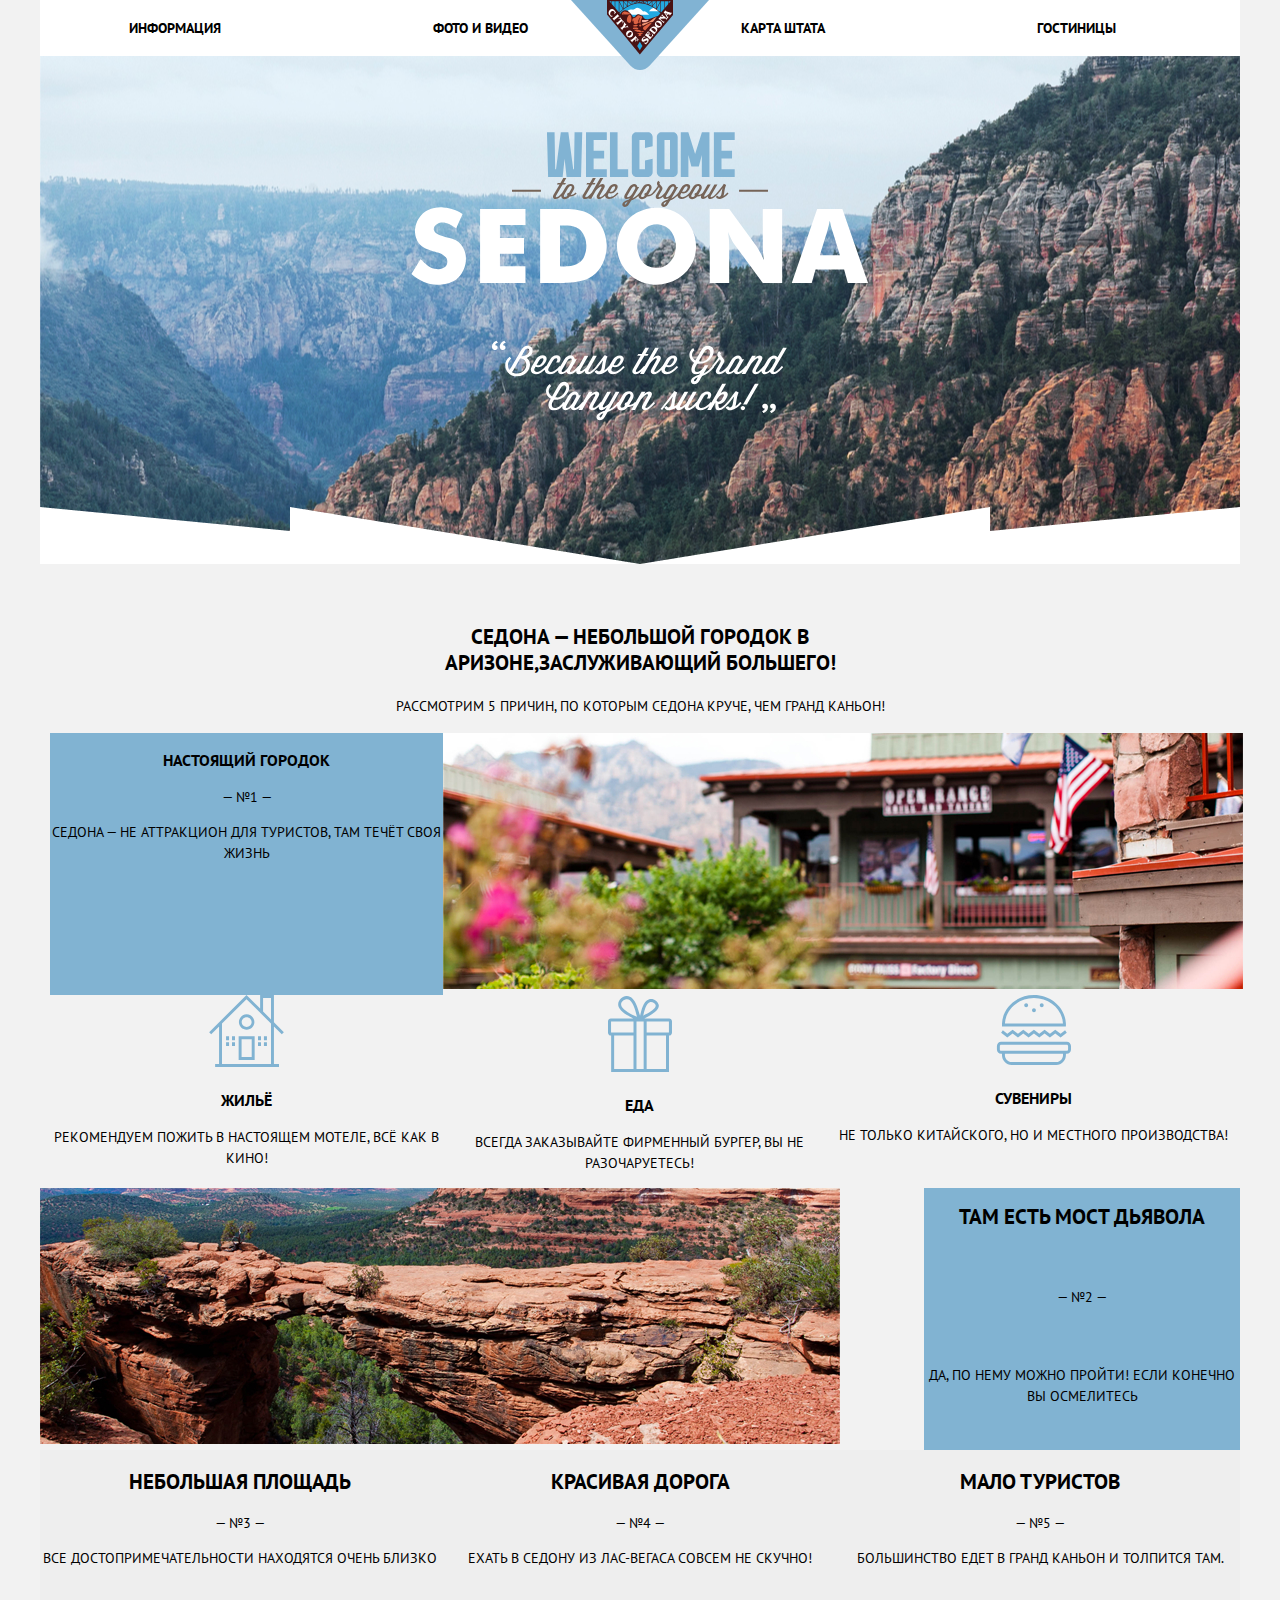
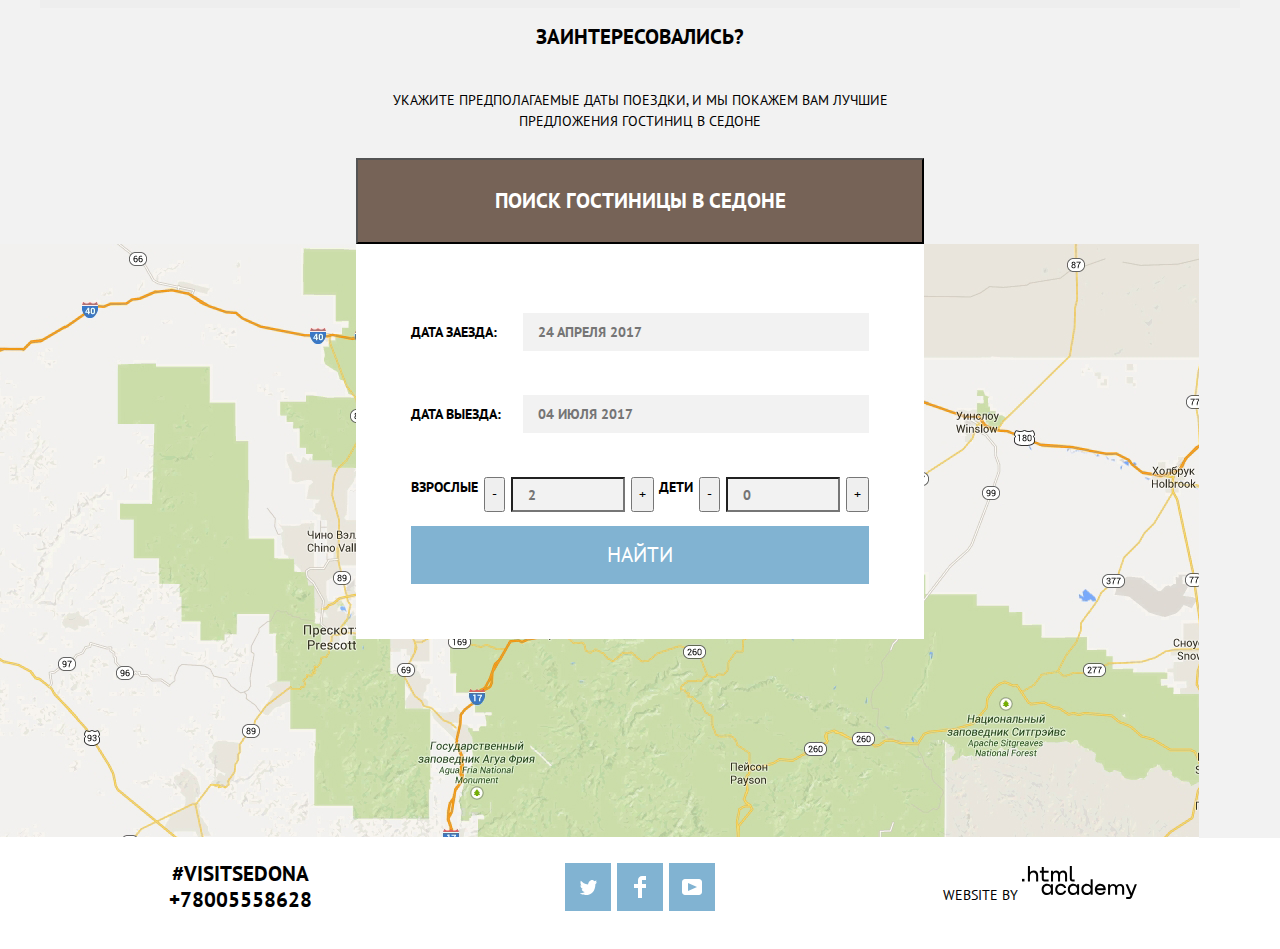
==== commit 7f00d779: "Декор 2" ====
--- a/index.html
+++ b/index.html
@@ -184,40 +184,39 @@
         </main>
         <section class="booking-window" >
           <h2 class="visually-hidden">Поиск гостиницы в Седоне</h2>
-          <form action="https://echo.htmlacademy.ru/" method="post">
-            <p>
-              <label for="appointment-arrival-date">Дата заезда:</label>
-              <input
+          <form class="booking-model" action="https://echo.htmlacademy.ru/" method="post">
+            <p class="booking-container">
+              <label class="date-text" for="appointment-arrival-date">Дата заезда:</label>
+              <input class="date"
                 id="appointment-arrival-date"
                 type="text"
                 name="arrival-date"
                 placeholder="24 апреля 2017"
               />
             </p>
-            <p>
-              <label for="appointment-departure-date">Дата выезда:</label>
-              <input
+            <p class="booking-container">
+              <label class="date-text" for="appointment-departure-date">Дата выезда:</label>
+              <input class="date"
                 id="appointment-departure-date"
                 type="text"
                 name="departure-date"
                 placeholder="04 июля 2017"
               />
             </p>
-            <p>
-              <label for="appointment-adult">взрослые</label>
+            <p class="booking-child">
+              <label class="child-text" for="appointment-adult">взрослые</label>
               <button type="button">-</button>
-              <input
+              <input class="child"
                 id="appointment-adult"
                 type="text"
                 name="adult"
                 placeholder="2"
               />
               <button type="button">+</button>
-            </p>
-            <p>
-              <label for="appointment-children">дети</label>
+              
+              <label class="child-text" for="appointment-children">дети</label>
               <button type="button">-</button>
-              <input
+              <input class="child"
                 id="appointment-children"
                 type="text"
                 name="children"
@@ -226,7 +225,7 @@
     
               <button type="button">+</button>
             </p>
-            <button type="submit">Найти</button>
+            <button class="window-search" type="submit">Найти</button>
           </form>
         </section>
           <!--Здесь будет карта!-->
--- a/css/style.css
+++ b/css/style.css
@@ -56,6 +56,7 @@
   position: absolute;
   left: 50%;
   transform: translateX(-50%);
+  z-index: 1;
 }
 .main-navigation a {
   font-size: 14px;
@@ -76,10 +77,14 @@
   background-color: var(--basic-white);
   margin: 0;
   padding: 15px 0;
+
 }
 .site-navigation a {
   display: block;
-  padding:25px 20px;
+  position: relative; 
+  padding: 0 15px;
+  padding-right: 50px;
+
 }
 .site-navigation a.is-active {
   color: var(--basic-brown-light);
@@ -339,6 +344,8 @@
   color: #666666;
 }
 .button {
+  width: 568px;
+  height: 86px;
   font-weight: 700;
   color: #ffffff;
 }
@@ -512,8 +519,11 @@
   left: 0;
   font-weight: 700;
   text-align: left;
+  width: 1199px;
+  height: 594px;
   background-color: var(--basic-white);
   background-image: url(../img/map.jpg);
+  background-repeat: no-repeat;
 }
 .booking-window input {
   height: 35px;
@@ -522,4 +532,56 @@
   font-size: 14px;
   font-weight: 700;
   text-transform: uppercase;
+}
+.date {
+  min-height: 38px;
+  margin-left: auto;
+  border: 0;
+  margin-bottom: 30px;
+  padding: 0 15px;
+  background-color: #f2f2f2;
+  text-transform: uppercase;
+  width: 346px;
+  height: 38px;
+  color: var(--basic-black);
+}
+.child {
+  width: 114px;
+  height: 38px;
+}
+.window-search {
+  justify-content: center;
+  padding-left: 155px;
+  padding: 17px;
+  width: 100%;
+  background-color: #81b3d2;
+  font-size: 21px;
+  text-transform: uppercase;
+  color:#ffffff;
+  border: 0;
+}
+.date-text {
+  line-height: 38px;
+}
+.booking-model {
+  position: absolute;
+  z-index: 1;
+  left: 50%;
+  margin-left: -284px;
+  background-color: #ffffff;
+  width: 568px;
+  height: 395px;
+  padding: 55px;
+}
+.booking-model p {
+  display: flex;
+  justify-content: space-between;
+}
+.booking-container {
+display: flex;
+justify-content: space-between;
+}
+.booking-child {
+  border: 0;
+flex-wrap: wrap;
 }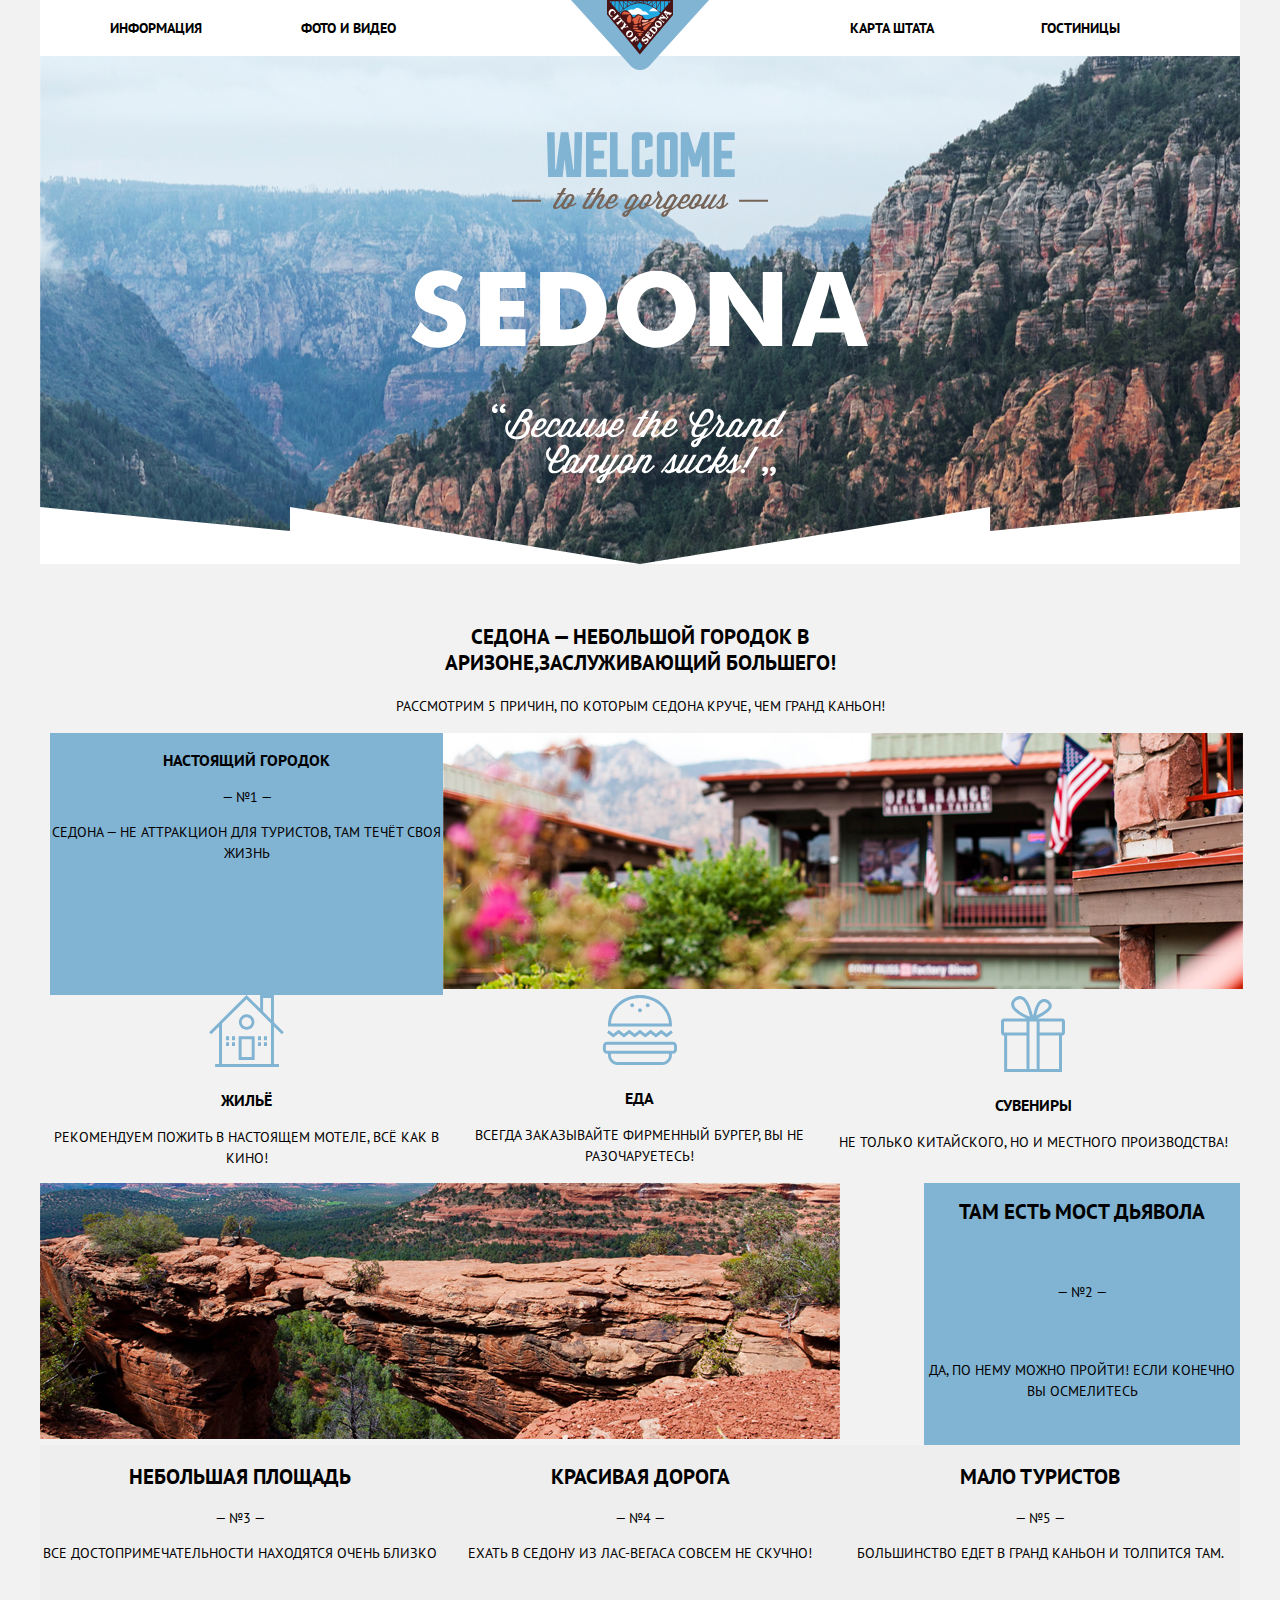
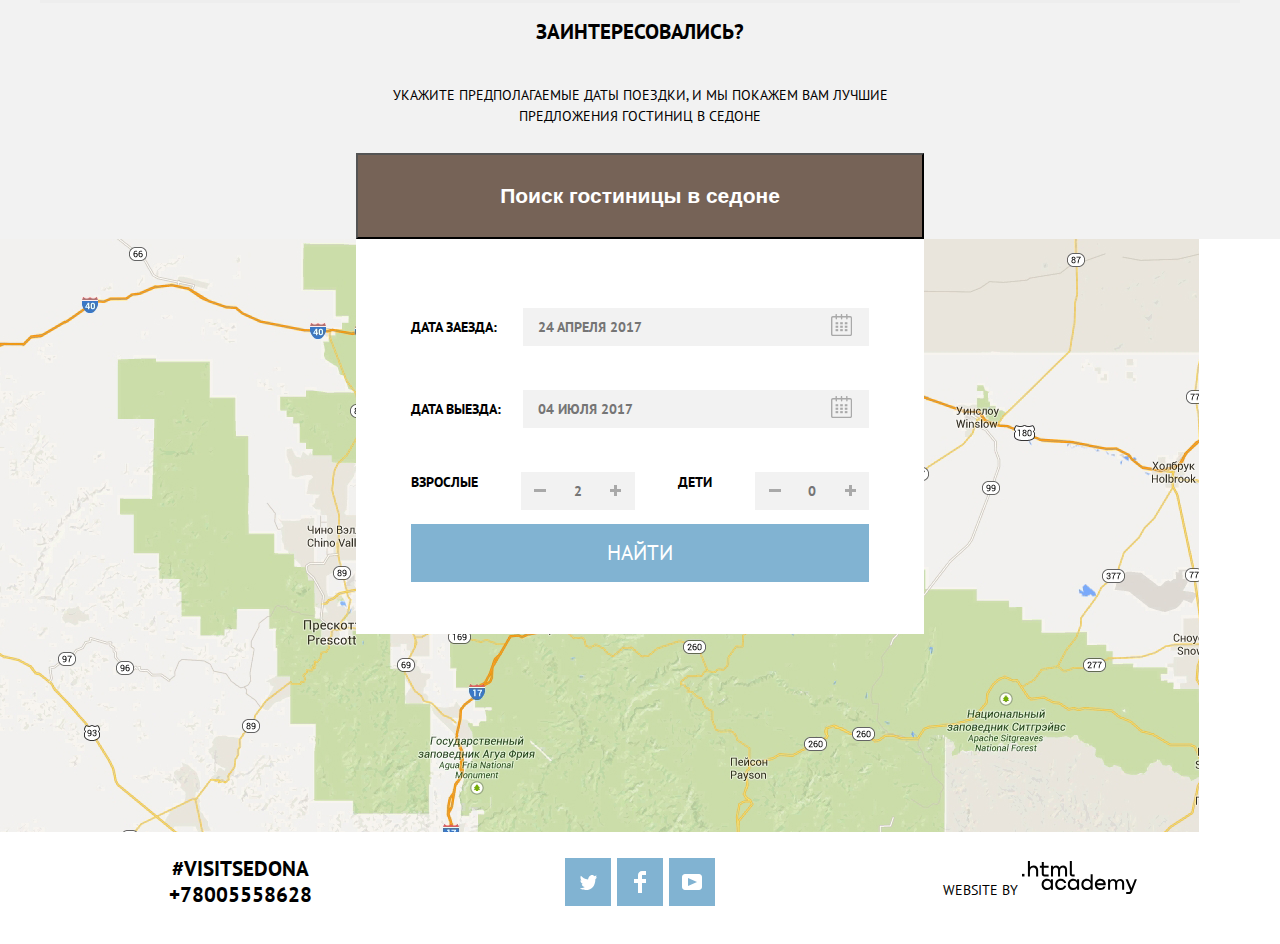
==== commit 9029ce03: "Декоративные элементы" ====
--- a/index.html
+++ b/index.html
@@ -22,10 +22,10 @@
             <img src="img/logo.svg" width="138" height="70" alt="logo" />
           </a>
           <ul class="site-navigation">
-            <li><a href="#">Информация</a></li>
-            <li><a href="#">Фото и видео</a></li>
-            <li><a href="#">Карта штата</a></li>
-            <li><a href="catalog.html">Гостиницы</a></li>
+            <li class="site-info"><a href="#">Информация</a></li>
+            <li class="site-pic"><a href="#">Фото и видео</a></li>
+            <li class="site-map"><a href="#">Карта штата</a></li>
+            <li class="site-live"><a href="catalog.html">Гостиницы</a></li>
           </ul>
         </nav>
       </div>
@@ -33,9 +33,9 @@
     <main class="container">
       <h1 class="visually-hidden">Седона</h1>
       <div class="central">
-      <img src="img/welcome.svg" alt="welcome" />
-      <img src="img/tothegorgeous.svg" alt="tothegorgeous" />
-      <img src="img/sedona.svg" alt="sedona" />
+      <img class="img-welcome" src="img/welcome.svg" alt="welcome" />
+      <img class="img-gorgeous" src="img/tothegorgeous.svg" alt="tothegorgeous" />
+      <img class="img-sedona" src="img/sedona.svg" alt="sedona" />
     </div>
       <section class="reason">
         <div class="reason-box">
@@ -89,6 +89,36 @@
             </li>
             <li class="features-item">
               <svg
+                width="75"
+                height="70"
+                viewBox="0 0 75 70"
+                fill="none"
+                xmlns="http://www.w3.org/2000/svg"
+              >
+                <path
+                  fill-rule="evenodd"
+                  clip-rule="evenodd"
+                  d="M8.97802 31.544H69.855C69.896 30.925 69.924 30.303 69.924 29.674C69.924 29.2812 69.9081 28.8934 69.8922 28.5046V28.5045L69.892 28.501C69.227 12.657 55.186 0 37.952 0C20.719 0 6.67702 12.657 6.01302 28.501C5.99602 28.891 5.98102 29.281 5.98102 29.674C5.98102 30.303 6.00902 30.925 6.05102 31.544H8.97802ZM21.957 42.465L16.634 38.406L11.308 42.465L5.12002 37.751L6.84102 35.294L11.308 38.695L16.635 34.638L21.958 38.695L27.283 34.638L32.611 38.695L37.939 34.638L43.267 38.695L48.596 34.638L53.923 38.695L59.253 34.639L64.589 38.696L69.063 35.293L70.783 37.752L64.589 42.464L59.253 38.405L53.923 42.465L48.596 38.406L43.267 42.465L37.939 38.406L32.611 42.465L27.283 38.406L21.957 42.465ZM5.05102 46.71H70.854C73.128 46.71 74.988 48.65 74.988 51.023V54.527C74.988 56.899 73.127 58.84 70.853 58.84H69.923V59.893C69.923 65.429 65.581 69.958 60.275 69.958H15.629C10.322 69.958 5.98102 65.429 5.98102 59.893V58.84H5.05102C2.77702 58.84 0.916016 56.899 0.916016 54.527V51.023C0.916016 48.65 2.77702 46.71 5.05102 46.71ZM60.276 66.915C63.987 66.915 67.006 63.765 67.006 59.894H67.005V58.841H8.89802V59.894C8.89802 63.765 11.918 66.915 15.629 66.915H60.276ZM72.071 54.527C72.071 55.215 71.513 55.798 70.853 55.798H5.05102C4.39102 55.798 3.83402 55.216 3.83402 54.527V51.023C3.83402 50.335 4.39202 49.752 5.05102 49.752H70.853C71.513 49.752 72.071 50.334 72.071 51.023V54.527ZM66.973 28.501C66.302 14.359 53.543 3.043 37.952 3.043C22.361 3.043 9.60402 14.359 8.93102 28.501H66.973Z"
+                  fill="#81B3D2"
+                />
+                <path
+                  d="M37.952 17.29C39.0262 17.29 39.897 16.3811 39.897 15.26C39.897 14.1388 39.0262 13.23 37.952 13.23C36.8778 13.23 36.007 14.1388 36.007 15.26C36.007 16.3811 36.8778 17.29 37.952 17.29Z"
+                  fill="#81B3D2"
+                />
+                <path
+                  d="M30.172 12.26C31.2468 12.26 32.118 11.3511 32.118 10.23C32.118 9.10881 31.2468 8.19995 30.172 8.19995C29.0973 8.19995 28.226 9.10881 28.226 10.23C28.226 11.3511 29.0973 12.26 30.172 12.26Z"
+                  fill="#81B3D2"
+                />
+                <path
+                  d="M45.732 12.26C46.8068 12.26 47.678 11.3511 47.678 10.23C47.678 9.10881 46.8068 8.19995 45.732 8.19995C44.6573 8.19995 43.786 9.10881 43.786 10.23C43.786 11.3511 44.6573 12.26 45.732 12.26Z"
+                  fill="#81B3D2"
+                />
+              </svg>
+              <h3 class="features-title">Еда</h3>
+              <p class="features-text">Всегда заказывайте фирменный бургер, вы не разочаруетесь!</p>
+            </li>
+            <li class="features-item">
+              <svg
                 width="64"
                 height="77"
                 viewBox="0 0 64 77"
@@ -102,37 +132,6 @@
                   fill="#81B3D2"
                 />
               </svg>
-              <h3 class="features-title">Еда</h3>
-              <p class="features-text">Всегда заказывайте фирменный бургер, вы не разочаруетесь!</p>
-            </li>
-            <li class="features-item">
-              <svg
-                width="75"
-                height="70"
-                viewBox="0 0 75 70"
-                fill="none"
-                xmlns="http://www.w3.org/2000/svg"
-              >
-                <path
-                  fill-rule="evenodd"
-                  clip-rule="evenodd"
-                  d="M8.97802 31.544H69.855C69.896 30.925 69.924 30.303 69.924 29.674C69.924 29.2812 69.9081 28.8934 69.8922 28.5046V28.5045L69.892 28.501C69.227 12.657 55.186 0 37.952 0C20.719 0 6.67702 12.657 6.01302 28.501C5.99602 28.891 5.98102 29.281 5.98102 29.674C5.98102 30.303 6.00902 30.925 6.05102 31.544H8.97802ZM21.957 42.465L16.634 38.406L11.308 42.465L5.12002 37.751L6.84102 35.294L11.308 38.695L16.635 34.638L21.958 38.695L27.283 34.638L32.611 38.695L37.939 34.638L43.267 38.695L48.596 34.638L53.923 38.695L59.253 34.639L64.589 38.696L69.063 35.293L70.783 37.752L64.589 42.464L59.253 38.405L53.923 42.465L48.596 38.406L43.267 42.465L37.939 38.406L32.611 42.465L27.283 38.406L21.957 42.465ZM5.05102 46.71H70.854C73.128 46.71 74.988 48.65 74.988 51.023V54.527C74.988 56.899 73.127 58.84 70.853 58.84H69.923V59.893C69.923 65.429 65.581 69.958 60.275 69.958H15.629C10.322 69.958 5.98102 65.429 5.98102 59.893V58.84H5.05102C2.77702 58.84 0.916016 56.899 0.916016 54.527V51.023C0.916016 48.65 2.77702 46.71 5.05102 46.71ZM60.276 66.915C63.987 66.915 67.006 63.765 67.006 59.894H67.005V58.841H8.89802V59.894C8.89802 63.765 11.918 66.915 15.629 66.915H60.276ZM72.071 54.527C72.071 55.215 71.513 55.798 70.853 55.798H5.05102C4.39102 55.798 3.83402 55.216 3.83402 54.527V51.023C3.83402 50.335 4.39202 49.752 5.05102 49.752H70.853C71.513 49.752 72.071 50.334 72.071 51.023V54.527ZM66.973 28.501C66.302 14.359 53.543 3.043 37.952 3.043C22.361 3.043 9.60402 14.359 8.93102 28.501H66.973Z"
-                  fill="#81B3D2"
-                />
-                <path
-                  d="M37.952 17.29C39.0262 17.29 39.897 16.3811 39.897 15.26C39.897 14.1388 39.0262 13.23 37.952 13.23C36.8778 13.23 36.007 14.1388 36.007 15.26C36.007 16.3811 36.8778 17.29 37.952 17.29Z"
-                  fill="#81B3D2"
-                />
-                <path
-                  d="M30.172 12.26C31.2468 12.26 32.118 11.3511 32.118 10.23C32.118 9.10881 31.2468 8.19995 30.172 8.19995C29.0973 8.19995 28.226 9.10881 28.226 10.23C28.226 11.3511 29.0973 12.26 30.172 12.26Z"
-                  fill="#81B3D2"
-                />
-                <path
-                  d="M45.732 12.26C46.8068 12.26 47.678 11.3511 47.678 10.23C47.678 9.10881 46.8068 8.19995 45.732 8.19995C44.6573 8.19995 43.786 9.10881 43.786 10.23C43.786 11.3511 44.6573 12.26 45.732 12.26Z"
-                  fill="#81B3D2"
-                />
-              </svg>
-
               <h3 class="features-title">Сувениры</h3>
               <p class="features-text">Не только китайского, но и местного производства!</p>
             </li>
@@ -179,7 +178,7 @@
               Укажите предполагаемые даты поездки, и мы покажем вам лучшие
               предложения гостиниц в седоне
             </p>
-            <button class="button" type="button">Поиск гостиницы в седоне</button>
+            <button class="button-offer" type="button">Поиск гостиницы в седоне</button>
 </section>
         </main>
         <section class="booking-window" >
@@ -188,11 +187,27 @@
             <p class="booking-container">
               <label class="date-text" for="appointment-arrival-date">Дата заезда:</label>
               <input class="date"
+              
                 id="appointment-arrival-date"
                 type="text"
                 name="arrival-date"
                 placeholder="24 апреля 2017"
               />
+              <button class="booking-calendar" type="button">
+                <span class="visually-hidden">Дата выезда</span>
+                <svg xmlns="http://www.w3.org/2000/svg" width="21" height="22" viewBox="0 0 21 22">
+                  <path d="M19.3 2h-2.8V0.6c0-0.4-0.3-0.7-0.7-0.7 -0.4 0-0.7 0.3-0.7 0.7v1.4h-3.9V0.6c0-0.4-0.3-0.7-0.7-0.7 -0.4 0-0.7 0.3-0.7 0.7v1.4H5.9V0.6c0-0.4-0.3-0.7-0.7-0.7 -0.4 0-0.7 0.3-0.7 0.7v1.4H1.8C0.8 2 0 2.8 0 3.9v16.3C0 21.2 0.8 22 1.8 22h17.5C20.2 22 21 21.2 21 20.2V3.9C21 2.8 20.2 2 19.3 2zM19.7 20.2c0 0.3-0.2 0.5-0.4 0.5H1.8c-0.2 0-0.4-0.2-0.4-0.5V3.9c0-0.3 0.2-0.5 0.4-0.5h2.8v1.4c0 0.4 0.3 0.7 0.7 0.7 0.4 0 0.7-0.3 0.7-0.7V3.4h3.9v1.4c0 0.4 0.3 0.7 0.7 0.7 0.4 0 0.7-0.3 0.7-0.7V3.4h3.9v1.4c0 0.4 0.3 0.7 0.7 0.7 0.4 0 0.7-0.3 0.7-0.7V3.4h2.8c0.2 0 0.4 0.2 0.4 0.5V20.2z"></path>
+                  <rect x="4.6" y="8.2" width="2.6" height="2.1"></rect>
+                  <rect x="4.6" y="11.7" width="2.6" height="2.1"></rect>
+                  <rect x="4.6" y="15.1" width="2.6" height="2.1"></rect>
+                  <rect x="9.2" y="15.1" width="2.6" height="2.1"></rect>
+                  <rect x="9.2" y="11.7" width="2.6" height="2.1"></rect>
+                  <rect x="9.2" y="8.2" width="2.6" height="2.1"></rect>
+                  <rect x="13.8" y="15.1" width="2.6" height="2.1"></rect>
+                  <rect x="13.8" y="11.7" width="2.6" height="2.1"></rect>
+                  <rect x="13.8" y="8.2" width="2.6" height="2.1"></rect>
+                </svg>
+              </button>
             </p>
             <p class="booking-container">
               <label class="date-text" for="appointment-departure-date">Дата выезда:</label>
@@ -202,28 +217,65 @@
                 name="departure-date"
                 placeholder="04 июля 2017"
               />
+              <button class="booking-calendar" type="button">
+                <span class="visually-hidden">Дата выезда</span>
+                <svg xmlns="http://www.w3.org/2000/svg" width="21" height="22" viewBox="0 0 21 22">
+                  <path d="M19.3 2h-2.8V0.6c0-0.4-0.3-0.7-0.7-0.7 -0.4 0-0.7 0.3-0.7 0.7v1.4h-3.9V0.6c0-0.4-0.3-0.7-0.7-0.7 -0.4 0-0.7 0.3-0.7 0.7v1.4H5.9V0.6c0-0.4-0.3-0.7-0.7-0.7 -0.4 0-0.7 0.3-0.7 0.7v1.4H1.8C0.8 2 0 2.8 0 3.9v16.3C0 21.2 0.8 22 1.8 22h17.5C20.2 22 21 21.2 21 20.2V3.9C21 2.8 20.2 2 19.3 2zM19.7 20.2c0 0.3-0.2 0.5-0.4 0.5H1.8c-0.2 0-0.4-0.2-0.4-0.5V3.9c0-0.3 0.2-0.5 0.4-0.5h2.8v1.4c0 0.4 0.3 0.7 0.7 0.7 0.4 0 0.7-0.3 0.7-0.7V3.4h3.9v1.4c0 0.4 0.3 0.7 0.7 0.7 0.4 0 0.7-0.3 0.7-0.7V3.4h3.9v1.4c0 0.4 0.3 0.7 0.7 0.7 0.4 0 0.7-0.3 0.7-0.7V3.4h2.8c0.2 0 0.4 0.2 0.4 0.5V20.2z"></path>
+                  <rect x="4.6" y="8.2" width="2.6" height="2.1"></rect>
+                  <rect x="4.6" y="11.7" width="2.6" height="2.1"></rect>
+                  <rect x="4.6" y="15.1" width="2.6" height="2.1"></rect>
+                  <rect x="9.2" y="15.1" width="2.6" height="2.1"></rect>
+                  <rect x="9.2" y="11.7" width="2.6" height="2.1"></rect>
+                  <rect x="9.2" y="8.2" width="2.6" height="2.1"></rect>
+                  <rect x="13.8" y="15.1" width="2.6" height="2.1"></rect>
+                  <rect x="13.8" y="11.7" width="2.6" height="2.1"></rect>
+                  <rect x="13.8" y="8.2" width="2.6" height="2.1"></rect>
+                </svg>
+              </button>
             </p>
             <p class="booking-child">
               <label class="child-text" for="appointment-adult">взрослые</label>
-              <button type="button">-</button>
+              </button>
               <input class="child"
                 id="appointment-adult"
                 type="text"
                 name="adult"
                 placeholder="2"
               />
-              <button type="button">+</button>
-              
+              <button class="booking-min" type="button">
+                <span class="visually-hidden">Уменьшить</span>
+                <svg width="12" height="3" viewBox="0 0 12 3" fill="none" xmlns="http://www.w3.org/2000/svg">
+                  <rect width="12" height="3" fill="#A9A9A9"/>
+                  </svg>
+                  <button class="booking-max" type="button">
+                    <span class="visually-hidden">Увеличить</span>
+                    <svg width="11" height="11" xmlns="http://www.w3.org/2000/svg">
+                      <rect x="0" y="4" width="11" height="3"></rect>
+                      <rect x="4" y="0" width="3" height="11"></rect>
+                    </svg>
+                  </button>
+
+                    
               <label class="child-text" for="appointment-children">дети</label>
-              <button type="button">-</button>
               <input class="child"
                 id="appointment-children"
                 type="text"
                 name="children"
                 placeholder="0"
               />
-    
-              <button type="button">+</button>
+              <button class="booking-minimal" type="button">
+                <span class="visually-hidden">Уменьшить</span>
+                <svg width="12" height="3" viewBox="0 0 12 3" fill="none" xmlns="http://www.w3.org/2000/svg">
+                  <rect width="12" height="3" fill="#A9A9A9"/>
+                  </svg>
+                  <button class="booking-maximum" type="button">
+                    <span class="visually-hidden">Увеличить</span>
+                    <svg width="11" height="11" xmlns="http://www.w3.org/2000/svg">
+                      <rect x="0" y="4" width="11" height="3"></rect>
+                      <rect x="4" y="0" width="3" height="11"></rect>
+                    </svg>
+                  </button>
+
             </p>
             <button class="window-search" type="submit">Найти</button>
           </form>
--- a/css/style.css
+++ b/css/style.css
@@ -14,6 +14,8 @@
   --basic-light-blue:#669EC0;
   --basic-extra-blue:#5496BD;
   --basic-grey:#BDBBBC;
+  --basic-space-grey: #A9A9A9;
+
 }
 
 *,
@@ -72,19 +74,32 @@
 }
 .site-navigation {
   display: flex;
-  justify-content: space-around;
+  justify-content: space-between;
   list-style: none;
   background-color: var(--basic-white);
   margin: 0;
-  padding: 15px 0;
-
+  padding: 15px 70px;
+  display: grid;
+  grid-template-columns: 1fr 1fr 138px 1fr 1fr;
+  grid-gap: 30px;
+}
+.site-map {
+  grid-column: 5/6 ;
+}
+.site-live {
+  grid-column: 6/7;
 }
 .site-navigation a {
   display: block;
   position: relative; 
-  padding: 0 15px;
   padding-right: 50px;
 
+}
+.img-welcome {
+  margin-bottom: 10px;
+}
+.img-gorgeous {
+  margin-bottom: 53px;
 }
 .site-navigation a.is-active {
   color: var(--basic-brown-light);
@@ -343,11 +358,19 @@
   background-color: #f2f2f2;
   color: #666666;
 }
-.button {
+.button-offer {
   width: 568px;
   height: 86px;
   font-weight: 700;
   color: #ffffff;
+  cursor: pointer;
+  padding: 12px 0;
+  text-align: center;
+  background-color: var(--basic-brown-light);
+  position: relative;
+  font-size: 21px;
+  font-family: "PTSans-Bold","Arial",sans-serif;
+  z-index: 1;
 }
 .button-primary {
   background-color: #81b3d2;
@@ -519,7 +542,7 @@
   left: 0;
   font-weight: 700;
   text-align: left;
-  width: 1199px;
+  width: 100%;
   height: 594px;
   background-color: var(--basic-white);
   background-image: url(../img/map.jpg);
@@ -532,6 +555,7 @@
   font-size: 14px;
   font-weight: 700;
   text-transform: uppercase;
+  border: 0;
 }
 .date {
   min-height: 38px;
@@ -545,7 +569,8 @@
   height: 38px;
   color: var(--basic-black);
 }
-.child {
+.booking-window .child {
+  text-align: center;
   width: 114px;
   height: 38px;
 }
@@ -584,4 +609,61 @@
 .booking-child {
   border: 0;
 flex-wrap: wrap;
-}+}
+.booking-calendar {
+  position: absolute;
+  right: 64px;
+  width: 38px;
+  height: 38px;
+  border: 0;
+  background-color: transparent;
+  outline: 0;
+  fill:var(--basic-space-grey);
+}
+.booking-min {
+  position: absolute;
+  margin-left: 110px;
+  margin-top: -4px;
+  width: 38px;
+  height: 38px;
+  border: 0;
+  background-color: transparent;
+  outline: 0;
+  fill: var(--basic-space-grey);
+}
+.booking-max {
+  position: absolute;
+  width: 38px;
+  height: 38px;
+  border: 0;
+  background-color: transparent;
+  outline: 0;
+  fill: var(--basic-space-grey);
+  margin-left: 185px;
+}
+.booking-minimal {
+  position: absolute;
+  margin-left: 345px;
+  margin-top: -4px;
+  width: 38px;
+  height: 38px;
+  border: 0;
+  background-color: transparent;
+  outline: 0;
+  fill: var(--basic-space-grey);
+}
+.booking-maximum {
+  position: absolute;
+  margin-left: 420px;
+  width: 38px;
+  height: 38px;
+  border: 0;
+  background-color: transparent;
+  outline: 0;
+  fill: var(--basic-space-grey);
+}
+.date:hover{
+  color: var(--basic-extra-white);
+}
+.date:focus {
+  color: var(--basic-white);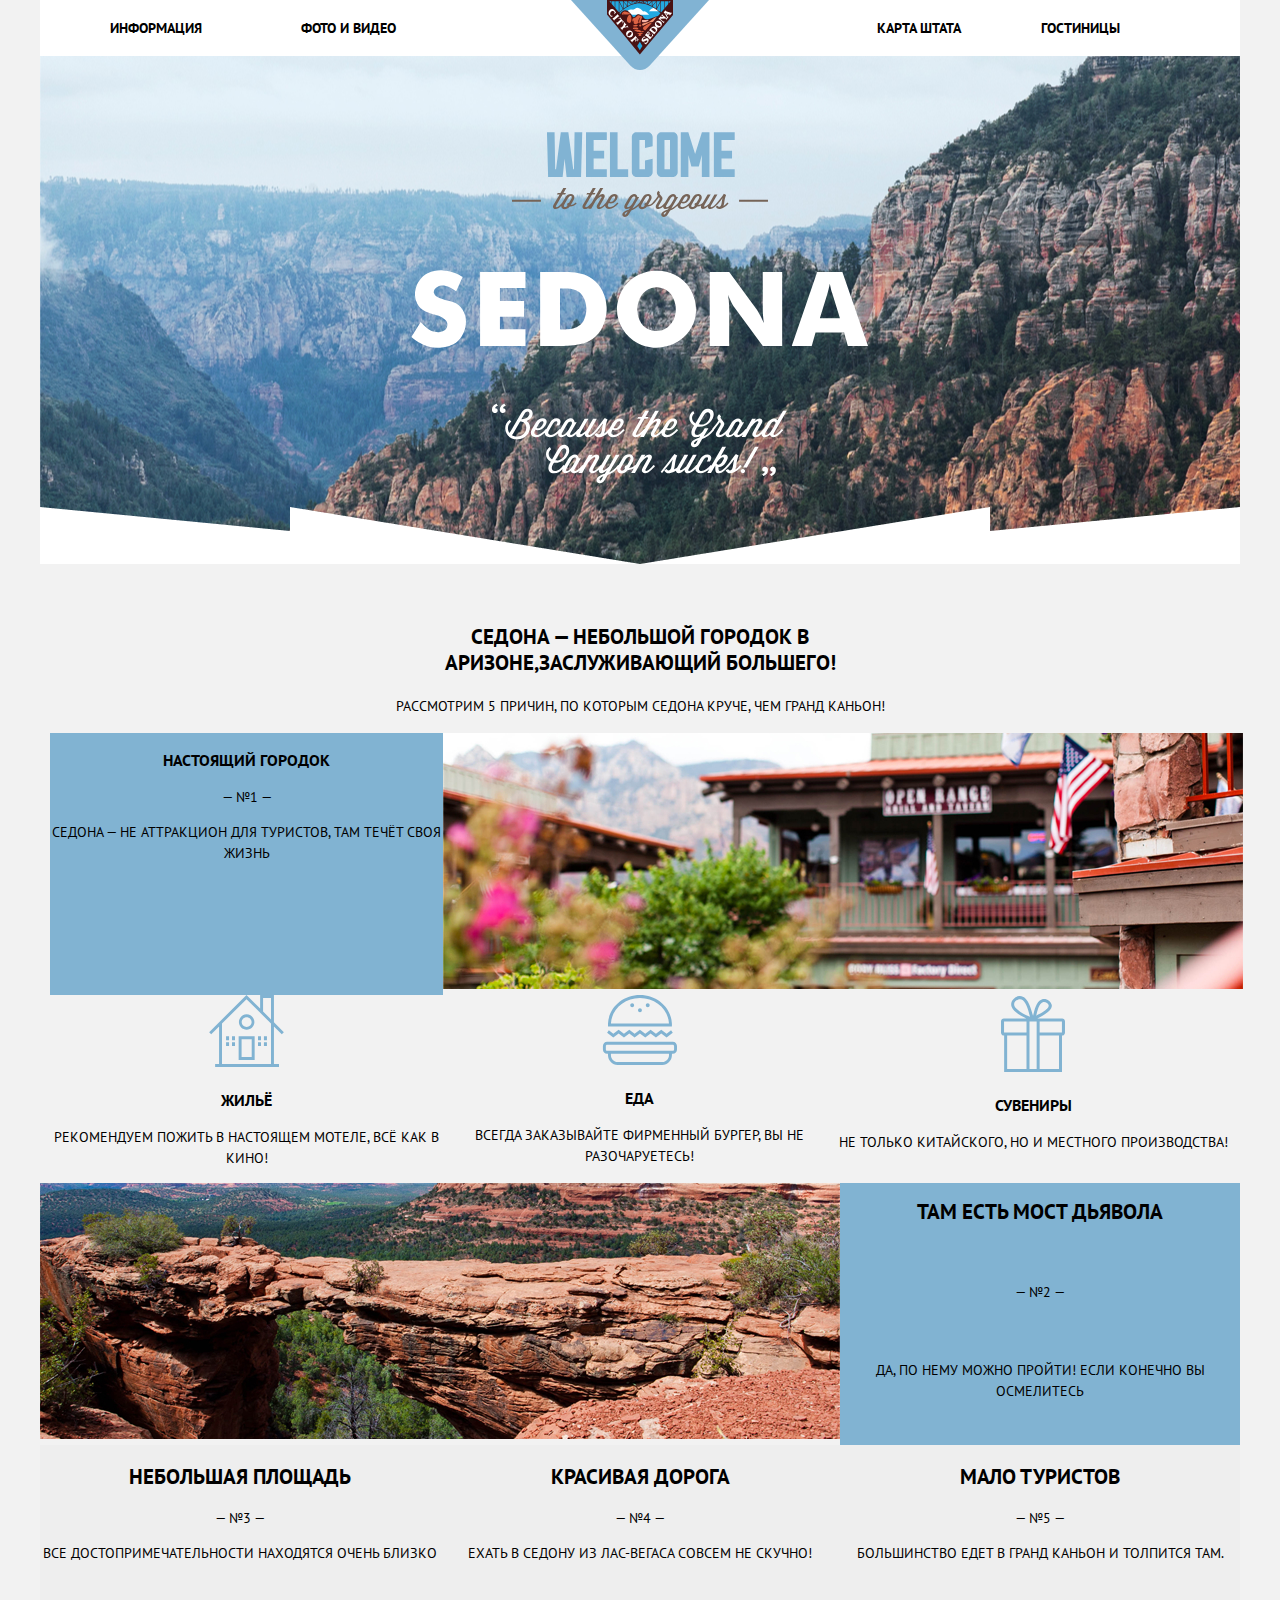
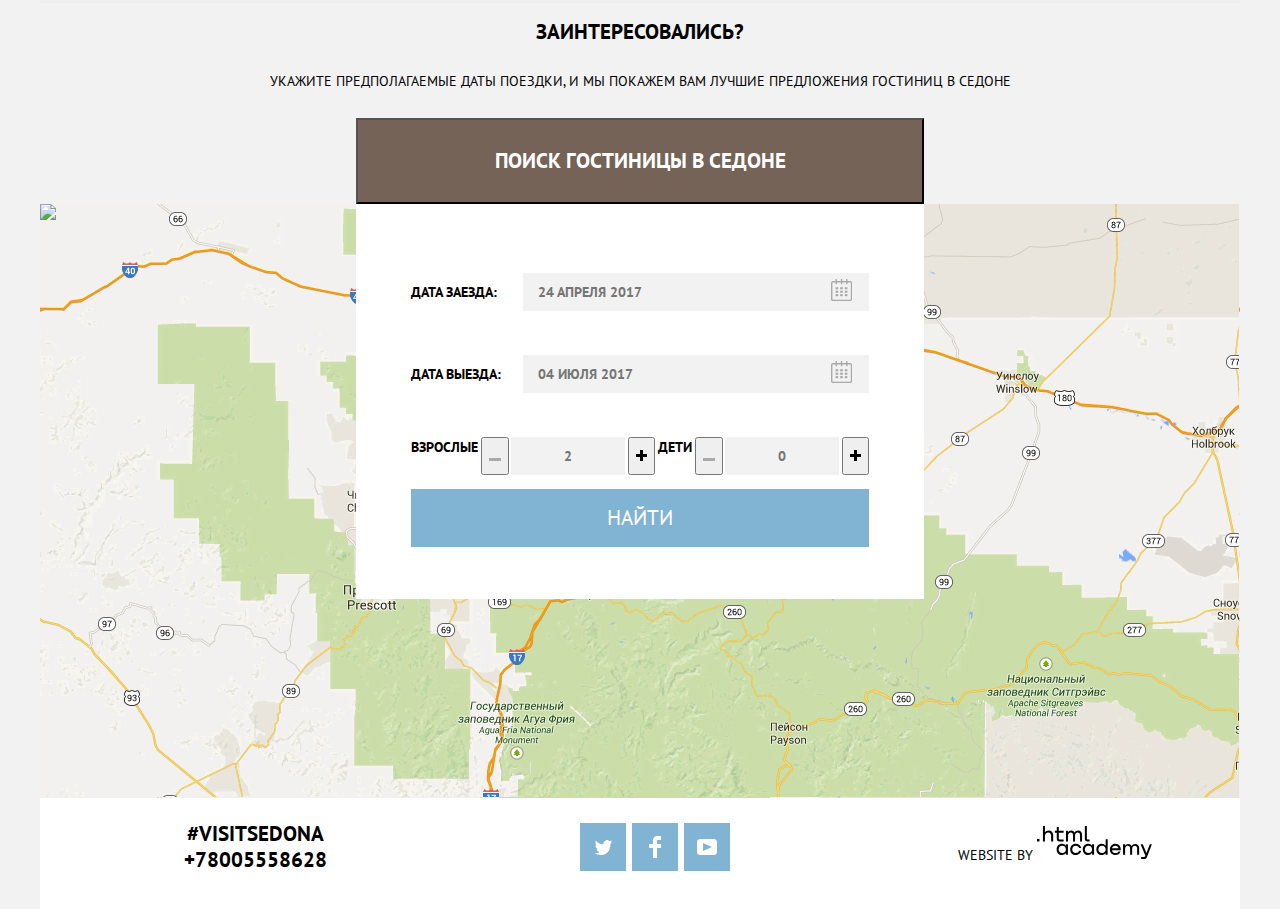
==== commit 0c236784: "Декор элменты" ====
--- a/index.html
+++ b/index.html
@@ -172,15 +172,16 @@
             </li>
           </ul>
         </div>
-<section class="offer">
+      </section>
+        <section class="offer">
             <h2 class="offer-title">Заинтересовались?</h2>
             <p class="offer-info">
               Укажите предполагаемые даты поездки, и мы покажем вам лучшие
               предложения гостиниц в седоне
             </p>
-            <button class="button-offer" type="button">Поиск гостиницы в седоне</button>
-</section>
-        </main>
+            <button class="button" type="button">Поиск гостиницы в седоне</button>
+
+        </section>
         <section class="booking-window" >
           <h2 class="visually-hidden">Поиск гостиницы в Седоне</h2>
           <form class="booking-model" action="https://echo.htmlacademy.ru/" method="post">
@@ -235,6 +236,9 @@
             </p>
             <p class="booking-child">
               <label class="child-text" for="appointment-adult">взрослые</label>
+              <button class="absolute count-button count-button-min" type="button"> <svg width="12" height="3" viewBox="0 0 12 3" fill="none" xmlns="http://www.w3.org/2000/svg">
+                <rect width="12" height="3" fill="#A9A9A9"/>
+                </svg></button>
               </button>
               <input class="child"
                 id="appointment-adult"
@@ -242,45 +246,39 @@
                 name="adult"
                 placeholder="2"
               />
-              <button class="booking-min" type="button">
-                <span class="visually-hidden">Уменьшить</span>
-                <svg width="12" height="3" viewBox="0 0 12 3" fill="none" xmlns="http://www.w3.org/2000/svg">
-                  <rect width="12" height="3" fill="#A9A9A9"/>
-                  </svg>
-                  <button class="booking-max" type="button">
+                  <button class="absolute count-button count-button-max" type="button">
                     <span class="visually-hidden">Увеличить</span>
                     <svg width="11" height="11" xmlns="http://www.w3.org/2000/svg">
                       <rect x="0" y="4" width="11" height="3"></rect>
                       <rect x="4" y="0" width="3" height="11"></rect>
                     </svg>
                   </button>
-
-                    
-              <label class="child-text" for="appointment-children">дети</label>
+                  <label class="child-text" for="appointment-children">дети</label>
+                  <button class="absolute count-button count-button-min" type="button"> <svg width="12" height="3" viewBox="0 0 12 3" fill="none" xmlns="http://www.w3.org/2000/svg">
+                    <rect width="12" height="3" fill="#A9A9A9"/>
+                    </svg></button>
+              
               <input class="child"
                 id="appointment-children"
                 type="text"
                 name="children"
                 placeholder="0"
               />
-              <button class="booking-minimal" type="button">
-                <span class="visually-hidden">Уменьшить</span>
-                <svg width="12" height="3" viewBox="0 0 12 3" fill="none" xmlns="http://www.w3.org/2000/svg">
-                  <rect width="12" height="3" fill="#A9A9A9"/>
-                  </svg>
-                  <button class="booking-maximum" type="button">
-                    <span class="visually-hidden">Увеличить</span>
-                    <svg width="11" height="11" xmlns="http://www.w3.org/2000/svg">
-                      <rect x="0" y="4" width="11" height="3"></rect>
-                      <rect x="4" y="0" width="3" height="11"></rect>
-                    </svg>
-                  </button>
-
+              <button class="absolute count-button count-button-max" type="button">
+                <span class="visually-hidden">Увеличить</span>
+                <svg width="11" height="11" xmlns="http://www.w3.org/2000/svg">
+                  <rect x="0" y="4" width="11" height="3"></rect>
+                  <rect x="4" y="0" width="3" height="11"></rect>
+                </svg>
+              </button>
             </p>
             <button class="window-search" type="submit">Найти</button>
           </form>
         </section>
-          <!--Здесь будет карта!-->
+          <section class="cruise-map">
+            <h1 class="visually-hidden">карта Седоны</h1>
+            <img src="../1744101-sedona-31/img/map.jpg">
+          </section>
     <footer class="footer">
       <div class="container">
         <div class="footer-row">
--- a/css/style.css
+++ b/css/style.css
@@ -84,10 +84,12 @@
   grid-gap: 30px;
 }
 .site-map {
-  grid-column: 5/6 ;
+  grid-column: 6/-3 ;
+  text-align: right;
 }
 .site-live {
-  grid-column: 6/7;
+  grid-column: 6/-1;
+  text-align: right;
 }
 .site-navigation a {
   display: block;
@@ -190,8 +192,6 @@
 
 }
 .offer {
-  display: grid;
-  grid-column: 2/ 3;
   text-align: center;
 }
 .offer-info {
@@ -207,6 +207,7 @@
   color: var(--basic-white);
   text-transform: uppercase;
   background-color: var(--basic-brown-light);
+  cursor: pointer;
 }
 .button:hover {
   background-color: var(--basic-extra-brown);
@@ -315,6 +316,7 @@
   line-height: 21px;
   text-align: center;
   background-color: no-repeat;
+  cursor: pointer;
 }
 .button-filter:hover{
   background-color: var(--basic-white);
@@ -358,7 +360,7 @@
   background-color: #f2f2f2;
   color: #666666;
 }
-.button-offer {
+.button {
   width: 568px;
   height: 86px;
   font-weight: 700;
@@ -369,7 +371,6 @@
   background-color: var(--basic-brown-light);
   position: relative;
   font-size: 21px;
-  font-family: "PTSans-Bold","Arial",sans-serif;
   z-index: 1;
 }
 .button-primary {
@@ -543,9 +544,8 @@
   font-weight: 700;
   text-align: left;
   width: 100%;
-  height: 594px;
   background-color: var(--basic-white);
-  background-image: url(../img/map.jpg);
+
   background-repeat: no-repeat;
 }
 .booking-window input {
@@ -662,8 +662,13 @@
   outline: 0;
   fill: var(--basic-space-grey);
 }
+.cruise-map {
+  width: 100%;
+  height: 594px;
+  background-image: url(../img/map.jpg);
+}
 .date:hover{
   color: var(--basic-extra-white);
 }
 .date:focus {
-  color: var(--basic-white);+  color: var(--basic-white);
